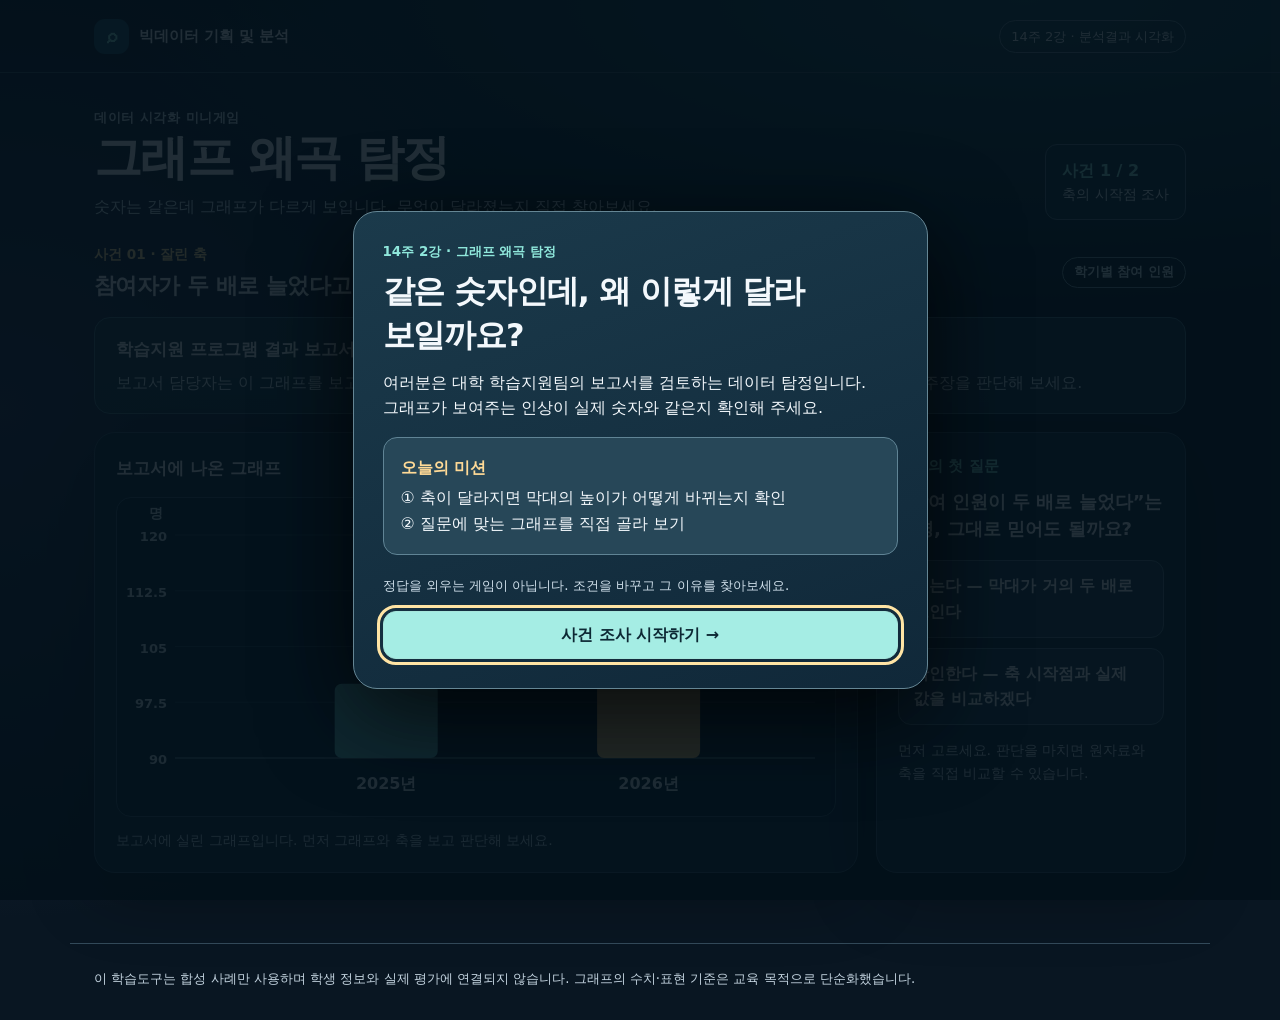
==== tools/graph-detective/index.html @ 77a14893 "Add files via upload" ====
<!doctype html>
<html lang="ko">
<head><meta name="robots" content="noindex,nofollow">
<meta charset="utf-8">
<meta name="viewport" content="width=device-width, initial-scale=1">
<meta name="description" content="같은 데이터를 다른 그래프로 표현하고, 축 범위와 그래프 종류가 해석에 미치는 영향을 탐색하는 14주 2강 학습도구">
<title>14-2 그래프 왜곡 탐정 | 컴퓨터공학과 웹 시뮬레이션 학습도구</title>
<style>
:root{color-scheme:dark;--bg:#091622;--panel:#13283a;--panel2:#193548;--stroke:#385365;--text:#f3f8fc;--muted:#d0e0eb;--teal:#8fe7db;--amber:#ffda96;--rose:#ffb1a6;--focus:#ffe4a4;--shadow:0 20px 70px #0005}
*{box-sizing:border-box} [hidden]{display:none!important}html{scroll-behavior:smooth}body{min-width:300px;margin:0;background:radial-gradient(ellipse 72% 30% at 80% 0,#1c4654,transparent),radial-gradient(ellipse 45% 50% at 0 40%,#282f4c,transparent),var(--bg);font:16px/1.6 system-ui,-apple-system,'Malgun Gothic','Apple SD Gothic Neo',sans-serif;color:var(--text);word-break:keep-all;overflow-wrap:break-word}button,input{font:inherit}button{cursor:pointer;min-height:48px}button:disabled{opacity:.57;cursor:not-allowed}a{color:inherit;text-decoration:none}a:hover{text-decoration:underline;text-underline-offset:3px}:focus-visible{outline:3px solid var(--focus);outline-offset:3px}.sr-only{position:absolute;width:1px;height:1px;padding:0;margin:-1px;overflow:hidden;clip:rect(0 0 0 0);white-space:nowrap}
.site-head{border-bottom:1px solid #3a5264}.nav,.shell,.foot{width:min(100%,1140px);margin:auto;padding-left:24px;padding-right:24px}.nav{display:flex;align-items:center;justify-content:space-between;gap:16px;min-height:72px}.nav a{display:flex;align-items:center;gap:10px;font-weight:750;font-size:.91rem}.brand-icon{background:#225266;border-radius:11px;display:grid;place-items:center;width:35px;height:35px;color:var(--teal);font-size:1.2rem}.nav-note{border:1px solid #668294;padding:5px 11px;border-radius:50px;color:#e3ecf4;font-size:.82rem;white-space:nowrap}.shell{padding-top:34px;padding-bottom:70px}.hero{display:flex;align-items:end;justify-content:space-between;gap:20px;margin-bottom:24px}.eyebrow{font-size:.84rem;color:var(--teal);font-weight:800;margin:0 0 7px;letter-spacing:.04em}.hero h1{font-size:clamp(2rem,4vw,3rem);letter-spacing:-.035em;line-height:1.2;margin:0 0 8px}.hero p{margin:0;color:var(--muted)}.progress{background:#173344;border:1px solid #577385;border-radius:12px;padding:13px 16px;font-size:.85rem;color:#e6f4fa;flex-shrink:0}.progress strong{font-weight:800;color:var(--teal);display:block;font-size:1rem}
.case-head{display:flex;justify-content:space-between;gap:14px;align-items:center;margin-bottom:16px}.case-title{font-size:1.4rem;line-height:1.35;font-weight:800;margin:0;letter-spacing:-.025em}.case-label{color:var(--amber);font-size:.85rem;font-weight:800;margin:0 0 5px}.case-topic{border-radius:16px;background:linear-gradient(120deg,#213a48,#1a3144);border:1px solid #4c7180;padding:18px 21px;margin-bottom:18px}.case-topic h3{font-size:1.09rem;margin:0 0 6px}.case-topic p{color:#d5e6ee;margin:0}.board{display:grid;grid-template-columns:minmax(0,1fr) 310px;gap:18px;align-items:stretch}.chart-card,.action-card,.info-card,.compare-card,.case2-panel,.final-card{background:var(--panel);border:1px solid var(--stroke);border-radius:21px;padding:21px;box-shadow:var(--shadow)}.card-top{display:flex;align-items:center;justify-content:space-between;gap:10px;margin-bottom:4px}.card-top h3{font-size:1.05rem;margin:0;font-weight:800}.mini-tag{font-size:.76rem;color:#d8e8f3;background:#27495a;padding:4px 10px;border-radius:99px}.graph-wrap{border:1px solid #385467;background:#0b2132;border-radius:15px;overflow:hidden;margin-top:14px}.chart-svg{width:100%;height:auto;display:block;min-height:270px}.chart-caption{font-size:.88rem;color:#bcd3e0;margin:12px 0 0}.question{font-size:1.12rem;font-weight:800;line-height:1.5;margin:10px 0 18px}.action-card h3{margin:0;font-size:.96rem;color:var(--teal)}.answer-group{display:grid;gap:10px}.answer{padding:12px 14px;border-radius:13px;border:1px solid #567488;background:#203b50;color:var(--text);text-align:left;font-weight:650;transition:background .15s,border-color .15s}.answer:hover{background:#2b4a60}.answer[aria-pressed="true"]{border-color:var(--amber);background:#384851;box-shadow:inset 0 0 0 1px #ffe2a3}.helper{margin:14px 0 0;font-size:.89rem;color:var(--muted)}.feedback{margin-top:17px;border:1px solid #528d8c;background:#153d42;padding:14px;border-radius:13px;color:#e9fdf8}.feedback.warn{border-color:#a87864;background:#453428}.feedback strong{display:block;margin-bottom:3px}.feedback p{margin:0;font-size:.94rem}.btn{border:1px solid #5d7e8c;border-radius:13px;background:#24495a;color:var(--text);padding:10px 17px;font-weight:800}.btn.primary{border-color:#a7e7dc;background:#a5ede4;color:#0d2834}.btn.ghost{background:#1c3548}.btn:hover{filter:brightness(1.08)}.btn.full{width:100%}.action-footer{margin-top:20px}.section-intro{display:flex;justify-content:space-between;gap:16px;align-items:start;flex-wrap:wrap}.section-intro h3{margin:0 0 7px;font-size:1.15rem}.section-intro p{margin:0;color:var(--muted)}.investigate{margin-top:18px}.compare{display:grid;grid-template-columns:1fr 1fr;gap:16px}.control-row{display:flex;align-items:center;justify-content:space-between;gap:18px;margin:20px 0 12px}.control-row label{font-weight:800}.out{font-size:1.12rem;font-weight:800;color:var(--amber)}.range{width:100%;accent-color:#85e6dc;cursor:pointer;min-height:36px}.scale-ends{display:flex;justify-content:space-between;font-size:.84rem;color:var(--muted)}.measure{display:grid;grid-template-columns:1fr 1fr;gap:10px;margin-top:14px}.measure>div{background:#19384c;border-radius:12px;padding:13px;text-align:center}.measure b{font-size:1.25rem;display:block;color:var(--teal)}.measure span{display:block;font-size:.83rem;color:var(--muted)}.callout{background:#213748;border:1px solid #526e7c;padding:14px 16px;border-radius:12px;margin:14px 0 0;color:#e4f1f5;font-size:.94rem}.summary-pill{display:inline-block;border:1px solid #73939e;color:#d9edf3;border-radius:99px;padding:4px 11px;font-size:.78rem;font-weight:750}.stage-next{display:flex;justify-content:flex-end;gap:10px;margin-top:22px}.panel-grid{display:grid;grid-template-columns:minmax(0,1fr) 310px;gap:18px}.chart-choice{display:flex;gap:9px;flex-wrap:wrap}.chart-choice button{flex:1}.line-feedback{font-size:.94rem;color:var(--muted)}.final-card{max-width:760px;margin:0 auto}.final-card h2{font-size:1.68rem;margin:9px 0 12px}.final-card p{color:var(--muted)}.final-card li{margin-bottom:10px}.foot{padding-top:24px;padding-bottom:30px;border-top:1px solid #334a5a;color:#c4d4e0;font-size:.83rem}
/* The onboarding is a short story, not a form. */
.overlay{position:fixed;inset:0;background:#03101adf;z-index:30;display:grid;place-items:center;padding:17px;overflow-y:auto}.dialog{width:min(100%,575px);background:linear-gradient(160deg,#1b3a4b,#102839);border:1px solid #658694;border-radius:24px;box-shadow:0 25px 90px #000b;padding:29px}.dialog .overline{color:var(--teal);font-weight:800;font-size:.84rem;margin:0 0 8px}.dialog h2{font-size:clamp(1.55rem,3vw,2rem);line-height:1.35;letter-spacing:-.035em;margin:0 0 13px}.dialog p{margin:0 0 15px}.mission{padding:17px;background:#274758;border:1px solid #608495;border-radius:14px;margin:16px 0 20px}.mission strong{color:var(--amber);display:block;margin-bottom:5px}.mission p{margin:0}.dialog-buttons{display:flex;gap:9px;justify-content:flex-end}.small-note{font-size:.84rem;color:var(--muted)}
@media(max-width:940px){.board,.panel-grid{grid-template-columns:1fr}.action-card{box-shadow:none}.hero{align-items:start}}@media(max-width:700px){.nav,.shell,.foot{padding-left:16px;padding-right:16px}.nav{min-height:64px}.shell{padding-top:27px}.hero{flex-direction:column;gap:12px}.hero h1{font-size:2.1rem}.progress{padding:9px 12px}.chart-card,.action-card,.info-card,.compare-card,.case2-panel,.final-card{padding:16px;border-radius:18px}.case-topic{padding:15px}.case-title{font-size:1.3rem}.compare{grid-template-columns:1fr}.chart-svg{min-height:260px}.dialog{padding:23px 20px}.dialog-buttons{display:grid}.dialog-buttons .btn{width:100%}.stage-next .btn{flex:1}.card-top h3{font-size:1rem}}@media(max-width:380px){.nav-note{font-size:.73rem}.hero h1{font-size:1.89rem}.chart-svg{min-height:248px}.question{font-size:1.04rem}}@media(prefers-reduced-motion:reduce){*,*::before,*::after{scroll-behavior:auto!important;animation:none!important;transition:none!important}}

/* RC1: reinforce axis labels on narrow screens */
.mini-tag,.summary-pill{font-size:13px}
.discovery-note{margin:16px 0 0;padding:12px 15px;border:1px dashed #719ba6;border-radius:12px;background:#173345;color:#eaf7fa;font-size:.96rem}.compare.solo{grid-template-columns:1fr}.compare.solo>.compare-card{max-width:680px;width:100%;justify-self:center}
</style>
</head>
<body>
<header class="site-head"><nav class="nav" aria-label="학습도구 이동"><a href="../../courses/bigdata-planning-analysis/index.html"><span class="brand-icon" aria-hidden="true">⌕</span><span>빅데이터 기획 및 분석</span></a><span class="nav-note">14주 2강 · 분석결과 시각화</span></nav></header>
<main class="shell" id="main">
  <div class="hero"><div><p class="eyebrow">데이터 시각화 미니게임</p><h1>그래프 왜곡 탐정</h1><p>숫자는 같은데 그래프가 다르게 보입니다. 무엇이 달라졌는지 직접 찾아보세요.</p></div><div class="progress" aria-live="polite"><strong id="progress-text">사건 1 / 2</strong><span id="progress-sub">축의 시작점 조사</span></div></div>
  <section id="case-one" aria-labelledby="title1">
    <div class="case-head"><div><p class="case-label">사건 01 · 잘린 축</p><h2 class="case-title" id="title1">참여자가 두 배로 늘었다고요?</h2></div><span class="summary-pill">학기별 참여 인원</span></div>
    <div class="case-topic"><h3>학습지원 프로그램 결과 보고서</h3><p>보고서 담당자는 이 그래프를 보고 “참여 인원이 약 두 배로 증가했다”고 설명합니다. 그래프와 축을 살펴보고 이 주장을 판단해 보세요.</p></div>
    <div class="board">
      <div class="chart-card"><div class="card-top"><h3>보고서에 나온 그래프</h3><span class="mini-tag" id="axis-badge">세로축 시작: 90명</span></div><div class="graph-wrap"><svg id="bar-main" class="chart-svg" role="img" aria-label="2025년 100명, 2026년 110명. 세로축이 90명에서 시작하는 막대그래프" viewBox="0 0 580 330"></svg></div><p class="chart-caption">보고서에 실린 그래프입니다. 먼저 그래프와 축을 보고 판단해 보세요.</p></div>
      <aside class="action-card" id="question-one"><h3>탐정의 첫 질문</h3><p class="question">“참여 인원이 두 배로 늘었다”는 설명, 그대로 믿어도 될까요?</p><div class="answer-group"><button aria-pressed="false" class="answer" data-guess1="100" type="button">믿는다 — 막대가 거의 두 배로 보인다</button><button aria-pressed="false" class="answer" data-guess1="10" type="button">확인한다 — 축 시작점과 실제 값을 비교하겠다</button></div><div id="feedback-one" class="feedback" hidden aria-live="polite"></div><p class="helper" id="hint-one">먼저 고르세요. 판단을 마치면 원자료와 축을 직접 비교할 수 있습니다.</p></aside>
    </div>
    <div id="investigate" class="info-card investigate" hidden>
      <div class="section-intro"><div><h3>이제 원자료와 축을 직접 조사해 보세요</h3><p>원자료: 2025년 100명, 2026년 110명. 원본 그래프의 90명 시작축을 0명까지 옮겨 보세요. 숫자는 바뀌지 않습니다.</p></div><span class="summary-pill">증거 01 확보</span></div>
      <div class="control-row"><label for="axis-slider">세로축 시작값</label><output class="out" id="axis-value" for="axis-slider">90명</output></div>
      <input id="axis-slider" class="range" type="range" min="0" max="95" value="90" step="5" aria-describedby="axis-help">
      <div class="scale-ends"><span>0명부터</span><span>95명부터</span></div>
      <div class="compare solo" id="axis-compare" style="margin-top:16px"><div class="compare-card"><div class="card-top"><h3>내가 조절한 그래프</h3></div><div class="graph-wrap"><svg id="bar-adjust" class="chart-svg" role="img" aria-label="세로축 시작값을 조절하는 막대그래프"></svg></div></div></div>
      <div class="measure" id="ratio-evidence" hidden><div><span>실제 참여 인원 비율</span><b>1.10배</b></div><div><span>막대의 보이는 높이 비율</span><b id="height-ratio" aria-live="polite">2.00배</b></div></div>
      <p class="callout" id="axis-help" hidden><strong>왜곡을 찾은 이유</strong> · 막대그래프는 막대의 길이로 크기를 비교합니다. 시작점을 0보다 크게 잡으면 작은 차이가 과장되어 보일 수 있어요. 축을 잘랐다고 수치 자체가 틀린 것은 아닙니다.</p>
      <p class="discovery-note" aria-live="polite" id="axis-discovery">0명 시작축까지 조절하면 원래 그래프와의 차이를 비교할 수 있습니다.</p><div class="stage-next" id="first-next" hidden><button class="btn primary" id="next-case">다음 사건 조사하기 →</button></div>
    </div>
  </section>
  <section id="case-two" aria-labelledby="title2" hidden>
    <div class="case-head"><div><p class="case-label">사건 02 · 목적에 맞는 그래프</p><h2 class="case-title" id="title2">월별 변화를 어떻게 보여줄까요?</h2></div><span class="summary-pill">6개월 접속률</span></div>
    <div class="case-topic"><h3>이번에는 시간에 따른 변화를 보고합니다</h3><p>3~8월 평균 학습 접속률은 61%, 63%, 60%, 64%, 66%, 68%입니다. 매달 어떻게 변했는지 빠르게 파악하고 싶습니다.</p></div>
    <div class="panel-grid"><div class="chart-card"><div class="card-top"><h3>같은 수치, 다른 표현</h3><span class="mini-tag" id="chart-type-badge">막대그래프</span></div><div class="graph-wrap"><svg id="trend-chart" class="chart-svg" role="img" aria-label="3월부터 8월까지의 월별 평균 학습 접속률: 61, 63, 60, 64, 66, 68퍼센트"></svg></div><p class="chart-caption">두 그래프 모두 원자료는 같습니다. 표현 방식의 적합성을 비교해 보세요.</p></div>
    <aside class="action-card"><h3>탐정의 두 번째 질문</h3><p class="question">월별 변화의 흐름을 보려면 어떤 그래프가 더 적합할까요?</p><div class="answer-group" id="guess2"><button type="button" class="answer" data-guess2="line" aria-pressed="false">선그래프 — 시간 흐름을 연결해 보기</button><button type="button" class="answer" data-guess2="bar" aria-pressed="false">막대그래프 — 월별 크기를 비교하기</button></div><div id="feedback-two" class="feedback" hidden aria-live="polite"></div><div id="type-controls" hidden><p class="helper" style="margin-bottom:9px">표현을 바꿔서 차이를 확인해 보세요.</p><div class="chart-choice"><button class="btn" id="show-bars" type="button" aria-pressed="true">막대</button><button class="btn ghost" id="show-line" type="button" aria-pressed="false">선</button></div></div></aside></div>
    <div id="second-insight" class="info-card" hidden style="margin-top:18px"><h3 style="margin:0 0 6px">어떤 그래프가 무조건 정답은 아닙니다</h3><p style="margin:0;color:var(--muted)">시간의 흐름을 강조하려면 선그래프가 일반적으로 읽기 쉽습니다. 월별 크기를 각각 비교하려면 막대그래프도 사용할 수 있습니다. <strong style="color:var(--text)">시각화는 '무엇을 알고 싶은가?'에서 시작합니다.</strong></p><div class="stage-next"><button class="btn ghost" type="button" id="back-case">← 앞 사건 다시 보기</button><button class="btn primary" type="button" id="finish">조사 마치기 →</button></div></div>
  </section>
  <section id="conclusion" class="final-card" hidden tabindex="-1" aria-labelledby="end-title"><span class="summary-pill">두 사건 조사 완료</span><h2 id="end-title">숫자가 아니라, 표현을 의심해 보세요</h2><p>학생이 바꾼 것은 데이터가 아니라 <strong>그래프의 표현 조건</strong>이었습니다.</p><ol><li><strong>잘린 축:</strong> 100명에서 110명으로 늘어난 실제 변화는 10%입니다. 막대의 보이는 높이가 두 배처럼 보여도 실제 인원이 두 배는 아닙니다.</li><li><strong>그래프 선택:</strong> 시간 추세에는 선그래프가 편리하고, 범주별 크기 비교에는 막대그래프가 적합할 수 있습니다.</li><li><strong>한 번 더 판단:</strong> 그래프를 만들기 전에 무엇을 비교하고 어떤 결론을 전달할지 확인해야 합니다.</li></ol><div class="callout"><strong>새로운 상황에 적용해 보기</strong><p style="margin:4px 0 0">직원 만족도가 81점에서 84점으로 상승한 그래프의 세로축이 80점부터 시작한다면, 어떤 설명을 함께 확인해야 할까요?</p></div><div class="stage-next"><button class="btn ghost" id="restart" type="button">처음부터 다시 조사</button><a class="btn primary" style="display:inline-flex;align-items:center;justify-content:center" href="../../courses/bigdata-planning-analysis/index.html">교과목으로 돌아가기</a></div></section>
</main>
<footer class="foot">이 학습도구는 합성 사례만 사용하며 학생 정보와 실제 평가에 연결되지 않습니다. 그래프의 수치·표현 기준은 교육 목적으로 단순화했습니다.</footer>
<div id="intro-overlay" class="overlay" role="presentation"><div class="dialog" role="dialog" aria-modal="true" aria-labelledby="intro-title" aria-describedby="intro-sub"><p class="overline">14주 2강 · 그래프 왜곡 탐정</p><h2 id="intro-title">같은 숫자인데, 왜 이렇게 달라 보일까요?</h2><p id="intro-sub">여러분은 대학 학습지원팀의 보고서를 검토하는 데이터 탐정입니다. 그래프가 보여주는 인상이 실제 숫자와 같은지 확인해 주세요.</p><div class="mission"><strong>오늘의 미션</strong><p>① 축이 달라지면 막대의 높이가 어떻게 바뀌는지 확인<br>② 질문에 맞는 그래프를 직접 골라 보기</p></div><p class="small-note">정답을 외우는 게임이 아닙니다. 조건을 바꾸고 그 이유를 찾아보세요.</p><div class="dialog-buttons"><button type="button" class="btn primary full" id="intro-start">사건 조사 시작하기 →</button></div></div></div>
<script>
'use strict';
/* CORE_START */
const GRAPH_DATA = Object.freeze({count:[100,110],months:['3월','4월','5월','6월','7월','8월'],rate:[61,63,60,64,66,68]});
function actualGrowthPct(values=GRAPH_DATA.count){return (values[1]-values[0])/values[0]*100;}
function visibleHeightRatio(start, values=GRAPH_DATA.count){return (values[1]-start)/(values[0]-start);}
function axisFraction(v,min,max){if(max<=min)throw Error('Invalid graph axis');return Math.max(0,Math.min(1,(v-min)/(max-min)));}
function validateData(){return GRAPH_DATA.count.length===2&&GRAPH_DATA.months.length===GRAPH_DATA.rate.length&&GRAPH_DATA.rate.every(x=>x>=0&&x<=100);}
/* CORE_END */
const $=id=>document.getElementById(id), all=s=>Array.from(document.querySelectorAll(s));
const S={stage:1,answered1:false,answered2:false,initialChoice:null,axisZeroSeen:false,start:90,visibleStart:90,mode:'bar',lastMode:'bar',anim:0};
const rm=window.matchMedia&&window.matchMedia('(prefers-reduced-motion: reduce)').matches;
function chartDims(svg){const w=Math.max(300,Math.floor(svg.getBoundingClientRect().width||500));const h=w<450?277:318;svg.setAttribute('viewBox',`0 0 ${w} ${h}`);return{w,h,plotL:w<410?50:58,plotR:w-20,top:37,bot:h-58};}
function xml(s){return String(s).replace(/[&<>"']/g,c=>({'&':'&amp;','<':'&lt;','>':'&gt;','"':'&quot;',"'":'&#39;'}[c]));}
function rect(x,y,w,h,color,rx=5){return `<rect x="${x.toFixed(1)}" y="${y.toFixed(1)}" width="${w.toFixed(1)}" height="${Math.max(0,h).toFixed(1)}" rx="${rx}" fill="${color}"/>`;}
function textNode(x,y,t,size=16,color='#e8f6fc',anchor='middle',weight=700){return `<text x="${x.toFixed(1)}" y="${y.toFixed(1)}" font-size="${size}" font-family="system-ui,Malgun Gothic,sans-serif" font-weight="${weight}" text-anchor="${anchor}" fill="${color}">${xml(t)}</text>`;}
function renderBars(svg,start){const {w,h,plotL,plotR,top,bot}=chartDims(svg);const max=120;const px=v=>bot-axisFraction(v,start,max)*(bot-top);let elems=[];const ticks=4;for(let i=0;i<=ticks;i++){const value=start+(max-start)*i/ticks;const yy=px(value);elems.push(`<line x1="${plotL}" y1="${yy}" x2="${plotR}" y2="${yy}" stroke="${i===0?'#8ba9b6':'#426173'}" stroke-opacity="${i===0?'.9':'.5'}" stroke-width="1"/>`);elems.push(textNode(plotL-8,yy+6,Number.isInteger(value)?value:String(+value.toFixed(1)),13,'#cbdce6','end',600));}
 const xs=[plotL+(plotR-plotL)*.33,plotL+(plotR-plotL)*.74];const bw=Math.min(103,(plotR-plotL)*.23);GRAPH_DATA.count.forEach((v,i)=>{let y=px(v),height=bot-y;elems.push(rect(xs[i]-bw/2,y,bw,height,i===0?'#66c4c5':'#ffcd83',7));elems.push(textNode(xs[i],Math.max(20,y-9),v+'명',17,'#f6fbfd'));elems.push(textNode(xs[i],bot+31,i===0?'2025년':'2026년',16,'#e2edf4'));});
 elems.push(textNode(plotL-26,20,'명',14,'#cbdce6','start',600));svg.innerHTML=elems.join('');svg.setAttribute('aria-label',`2025년 100명, 2026년 110명. 세로축은 ${+start.toFixed(1)}명부터 120명까지. 실제 증가율의 해설은 0명 축과 비교한 후 확인할 수 있습니다.`);}
function renderTrend(mode){const svg=$('trend-chart');const {w,h,plotL,plotR,top,bot}=chartDims(svg);const max=100,min=0;const py=v=>bot-axisFraction(v,min,max)*(bot-top);const xs=GRAPH_DATA.rate.map((v,i)=>plotL+(plotR-plotL)*(i+.5)/6);let e=[];
 for(let i=0;i<=4;i++){const val=i*25,y=py(val);e.push(`<line x1="${plotL}" y1="${y}" x2="${plotR}" y2="${y}" stroke="#456073" opacity=".65"/>`);e.push(textNode(plotL-9,y+5,val+'%',13,'#cbdce6','end',600));}
 if(mode==='bar'){GRAPH_DATA.rate.forEach((v,i)=>{const y=py(v),bw=Math.min(48,(plotR-plotL)/9);e.push(rect(xs[i]-bw/2,y,bw,bot-y,i===5?'#ffcd83':'#6bccc5',5));e.push(textNode(xs[i],Math.max(20,y-9),v+'%',15,'#f7faff'))})}
 else{const points=GRAPH_DATA.rate.map((v,i)=>`${xs[i].toFixed(1)},${py(v).toFixed(1)}`).join(' ');e.push(`<polyline points="${points}" fill="none" stroke="#8fe7db" stroke-width="4" stroke-linejoin="round" stroke-linecap="round"/>`);GRAPH_DATA.rate.forEach((v,i)=>{e.push(`<circle cx="${xs[i]}" cy="${py(v)}" r="6" fill="${i===5?'#ffcd83':'#8fe7db'}" stroke="#082334" stroke-width="2"/>`);e.push(textNode(xs[i],Math.max(20,py(v)-12),v+'%',15,'#f7faff'));})}
 GRAPH_DATA.months.forEach((v,i)=>e.push(textNode(xs[i],bot+31,v,15,'#e2edf4')));svg.innerHTML=e.join('');svg.setAttribute('aria-label',`월별 평균 학습 접속률을 ${mode==='bar'?'막대':'선'}그래프로 표시: `+GRAPH_DATA.rate.map((v,i)=>GRAPH_DATA.months[i]+' '+v+'%').join(', '));}
function updateRatios(){const r=visibleHeightRatio(S.start);$('height-ratio').textContent=r.toFixed(2)+'배';$('axis-value').textContent=S.start+'명';}
function animateAxis(target){cancelAnimationFrame(S.anim);const from=S.visibleStart,startAt=performance.now();S.start=target;updateRatios();if(rm||Math.abs(from-target)<.1){S.visibleStart=target;renderBars($('bar-adjust'),target);return;}function frame(ts){const progress=Math.min(1,(ts-startAt)/500);const eased=1-Math.pow(1-progress,3);S.visibleStart=from+(target-from)*eased;renderBars($('bar-adjust'),S.visibleStart);if(progress<1)S.anim=requestAnimationFrame(frame);}S.anim=requestAnimationFrame(frame);}
function focusHead(selector){const el=$(selector);el.scrollIntoView({behavior:rm?'auto':'smooth',block:'start'});}
function guessOne(value){
 if(S.answered1)return;S.answered1=true;S.initialChoice=value;
 all('[data-guess1]').forEach(b=>{b.setAttribute('aria-pressed',String(b.dataset.guess1===value));b.disabled=true;});
 const f=$('feedback-one');f.hidden=false;f.classList.remove('warn');
 f.innerHTML='<strong>첫 판단을 기록했습니다.</strong><p>정답을 보기 전에 90명에서 시작한 축을 0명까지 움직여 보세요. 실제 값은 그대로입니다.</p>';
 $('investigate').hidden=false;renderBars($('bar-adjust'),S.start);updateRatios();
 $('axis-slider').focus({preventScroll:true});
}
function revealGraphEvidence(){
 if(S.axisZeroSeen||!S.answered1)return;
 S.axisZeroSeen=true;
 $('ratio-evidence').hidden=false;$('axis-help').hidden=false;$('first-next').hidden=false;
 /* The adjusted chart is compared with the original report above; no duplicated zero-baseline chart. */
 $('axis-discovery').textContent='발견했습니다! 실제 숫자는 100명에서 110명으로 10% 증가했고, 보고서의 막대 높이만 약 두 배로 보였습니다.';
 const f=$('feedback-one');f.classList.toggle('warn',S.initialChoice==='100');
 f.innerHTML=S.initialChoice==='10'?
 '<strong>좋은 판단이었습니다.</strong><p>실제 값 100→110은 10% 증가지만, 90명 시작축에서는 막대가 두 배로 보입니다. 축을 확인해야 하는 이유입니다.</p>':
 '<strong>막대 높이만으로는 잘못 판단할 수 있어요.</strong><p>실제 값 100→110은 10% 증가입니다. 90명 시작축 때문에 막대 높이가 두 배처럼 보였습니다.</p>';
}

function stageTwo(){S.stage=2;$('case-one').hidden=true;$('case-two').hidden=false;$('progress-text').textContent='사건 2 / 2';$('progress-sub').textContent='그래프 종류 조사';renderTrend(S.mode);focusHead('title2')}
function guessTwo(type){if(S.answered2)return;S.answered2=true;all('[data-guess2]').forEach(b=>{b.setAttribute('aria-pressed',String(b.dataset.guess2===type));b.disabled=true});const f=$('feedback-two');f.hidden=false;f.classList.toggle('warn',type!=='line');f.innerHTML=type==='line'?'<strong>적절한 선택입니다.</strong><p>월별 변화의 흐름을 연결해서 보여주려면 선그래프가 이해하기 쉽습니다. 막대그래프도 월별 비교에는 사용할 수 있어요.</p>':'<strong>막대그래프도 틀리지는 않습니다.</strong><p>월별 값의 크기를 비교할 때는 막대가 유용합니다. 하지만 시간에 따른 변화의 흐름이 핵심이라면 선그래프가 보통 더 잘 전달합니다.</p>';$('type-controls').hidden=false;$('second-insight').hidden=false;setGraphMode(type)}
function setGraphMode(type){S.mode=type;all(['show-bars','show-line']).forEach((id,i)=>{$(id).setAttribute('aria-pressed',String(type===(i===0?'bar':'line')));});$('chart-type-badge').textContent=type==='bar'?'막대그래프':'선그래프';renderTrend(type);}
function finished(){S.stage=3;$('case-two').hidden=true;$('conclusion').hidden=false;$('progress-text').textContent='사건 조사 완료';$('progress-sub').textContent='학습 정리';$('conclusion').focus();focusHead('end-title')}
function restart(){cancelAnimationFrame(S.anim);S.stage=1;S.answered1=false;S.answered2=false;S.initialChoice=null;S.axisZeroSeen=false;S.start=S.visibleStart=90;S.mode='bar';$('axis-slider').value='90';$('feedback-one').hidden=true;$('feedback-two').hidden=true;$('feedback-one').classList.remove('warn');$('investigate').hidden=true;$('ratio-evidence').hidden=true;$('axis-help').hidden=true;$('first-next').hidden=true;$('axis-compare').classList.add('solo');$('axis-discovery').textContent='0명 시작축까지 조절하면 원래 그래프와의 차이를 비교할 수 있습니다.';$('type-controls').hidden=true;$('second-insight').hidden=true;$('conclusion').hidden=true;$('case-two').hidden=true;$('case-one').hidden=false;all('[data-guess1], [data-guess2]').forEach(b=>{b.disabled=false;b.setAttribute('aria-pressed','false')});$('progress-text').textContent='사건 1 / 2';$('progress-sub').textContent='축의 시작점 조사';renderBars($('bar-main'),90);updateRatios();focusHead('title1')}
$('intro-start').addEventListener('click',()=>{$('intro-overlay').hidden=true;$('question-one').querySelector('button').focus()});$('intro-overlay').addEventListener('keydown',e=>{if(e.key==='Escape'){e.preventDefault();$('intro-overlay').hidden=true;$('question-one').querySelector('button').focus()}});
all('[data-guess1]').forEach(b=>b.addEventListener('click',()=>guessOne(b.dataset.guess1)));
$('axis-slider').addEventListener('input',e=>{const v=Number(e.target.value);animateAxis(v);if(v===0)revealGraphEvidence();});
$('next-case').addEventListener('click',stageTwo);
all('[data-guess2]').forEach(b=>b.addEventListener('click',()=>guessTwo(b.dataset.guess2)));
$('show-bars').addEventListener('click',()=>setGraphMode('bar'));$('show-line').addEventListener('click',()=>setGraphMode('line'));
$('back-case').addEventListener('click',()=>{$('case-two').hidden=true;$('case-one').hidden=false;S.stage=1;$('progress-text').textContent='사건 1 / 2';$('progress-sub').textContent='축의 시작점 조사';focusHead('title1')});
$('finish').addEventListener('click',finished);$('restart').addEventListener('click',restart);
let timer=0;window.addEventListener('resize',()=>{clearTimeout(timer);timer=setTimeout(()=>{if(!$('case-one').hidden){renderBars($('bar-main'),90);if(S.answered1){renderBars($('bar-adjust'),S.visibleStart)}}if(!$('case-two').hidden)renderTrend(S.mode)},100)});
renderBars($('bar-main'),90);updateRatios();$('intro-start').focus();
window.GRAPH_DETECTIVE_TEST={actualGrowthPct,visibleHeightRatio,axisFraction,validateData,graphData:GRAPH_DATA,stage:()=>S.stage,axisStart:()=>S.start,chartMode:()=>S.mode,evidenceOpen:()=>S.axisZeroSeen,initialChoice:()=>S.initialChoice};
</script>

<script id="rc1-modal-keyboard-guard">
/* RC1 accessibility: custom modal isolates focus; does not change simulation models. */
(() => {
  'use strict';
  const root = document.getElementById("intro-overlay");
  if (!root) return;
  const dialog = root.querySelector('[role="dialog"]') || root;
  const background = [...document.querySelectorAll('body > header, body > main, body > footer, .page')];
  let previouslyOpen = false;
  const isOpen = () => !root.hidden && !!root.getClientRects().length && getComputedStyle(root).visibility !== 'hidden';
  function choices(){
    return [...dialog.querySelectorAll('button, a[href], input, select, textarea, [tabindex]')].filter(el =>
      !el.disabled && !el.hidden && el.tabIndex >= 0 && el.getClientRects().length && getComputedStyle(el).visibility !== 'hidden');
  }
  function update(){
    const open = isOpen();
    background.forEach(el => {el.inert = open});
    if(open && !dialog.contains(document.activeElement)) choices()[0]?.focus({preventScroll:true});
    if(!open && previouslyOpen && (dialog.contains(document.activeElement) || document.activeElement === document.body)) {
      const intended = document.querySelector("#question-one button");
      if (intended && !intended.disabled && intended.getClientRects().length) intended.focus({preventScroll:true});
      else {const main = document.querySelector('main'); if (main) {main.tabIndex=-1; main.focus({preventScroll:true})}}
    }
    previouslyOpen = open;
  }
  root.addEventListener('keydown',event => {
    if(event.key !== 'Tab' || !isOpen()) return;
    const els=choices(); if(!els.length) return;
    const index=els.indexOf(document.activeElement);
    const next=event.shiftKey ? (index <= 0 ? els[els.length-1] : els[index-1])
      : (index < 0 || index === els.length-1 ? els[0] : els[index+1]);
    event.preventDefault(); next.focus({preventScroll:true});
  });
  new MutationObserver(update).observe(root,{attributes:true,attributeFilter:['hidden','class','style']});
  update();
})();
</script>
</body>
</html>
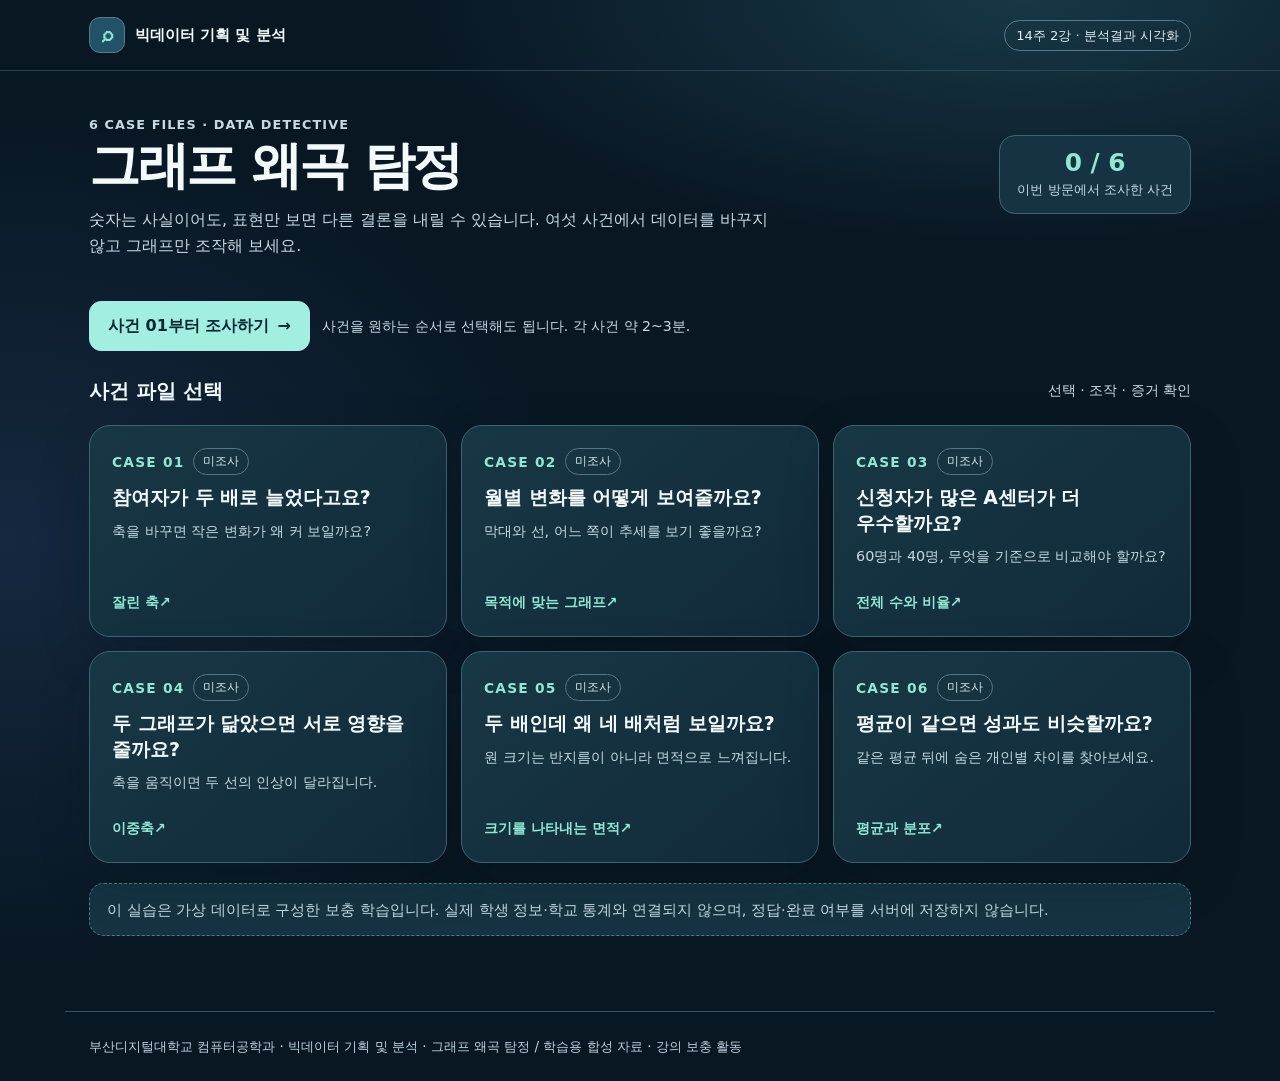
==== commit d531a344: "Add files via upload" ====
--- a/tools/graph-detective/index.html
+++ b/tools/graph-detective/index.html
@@ -1,157 +1,221 @@
 <!doctype html>
 <html lang="ko">
-<head><meta name="robots" content="noindex,nofollow">
+<head>
 <meta charset="utf-8">
+<meta name="robots" content="noindex,nofollow">
 <meta name="viewport" content="width=device-width, initial-scale=1">
-<meta name="description" content="같은 데이터를 다른 그래프로 표현하고, 축 범위와 그래프 종류가 해석에 미치는 영향을 탐색하는 14주 2강 학습도구">
-<title>14-2 그래프 왜곡 탐정 | 컴퓨터공학과 웹 시뮬레이션 학습도구</title>
+<meta name="description" content="같은 데이터가 어떻게 다른 인상을 주는지 여섯 사건을 직접 조사하는 교육용 시뮬레이션">
+<title>그래프 왜곡 탐정 · 6개 사건 | 빅데이터 기획 및 분석</title>
 <style>
-:root{color-scheme:dark;--bg:#091622;--panel:#13283a;--panel2:#193548;--stroke:#385365;--text:#f3f8fc;--muted:#d0e0eb;--teal:#8fe7db;--amber:#ffda96;--rose:#ffb1a6;--focus:#ffe4a4;--shadow:0 20px 70px #0005}
-*{box-sizing:border-box} [hidden]{display:none!important}html{scroll-behavior:smooth}body{min-width:300px;margin:0;background:radial-gradient(ellipse 72% 30% at 80% 0,#1c4654,transparent),radial-gradient(ellipse 45% 50% at 0 40%,#282f4c,transparent),var(--bg);font:16px/1.6 system-ui,-apple-system,'Malgun Gothic','Apple SD Gothic Neo',sans-serif;color:var(--text);word-break:keep-all;overflow-wrap:break-word}button,input{font:inherit}button{cursor:pointer;min-height:48px}button:disabled{opacity:.57;cursor:not-allowed}a{color:inherit;text-decoration:none}a:hover{text-decoration:underline;text-underline-offset:3px}:focus-visible{outline:3px solid var(--focus);outline-offset:3px}.sr-only{position:absolute;width:1px;height:1px;padding:0;margin:-1px;overflow:hidden;clip:rect(0 0 0 0);white-space:nowrap}
-.site-head{border-bottom:1px solid #3a5264}.nav,.shell,.foot{width:min(100%,1140px);margin:auto;padding-left:24px;padding-right:24px}.nav{display:flex;align-items:center;justify-content:space-between;gap:16px;min-height:72px}.nav a{display:flex;align-items:center;gap:10px;font-weight:750;font-size:.91rem}.brand-icon{background:#225266;border-radius:11px;display:grid;place-items:center;width:35px;height:35px;color:var(--teal);font-size:1.2rem}.nav-note{border:1px solid #668294;padding:5px 11px;border-radius:50px;color:#e3ecf4;font-size:.82rem;white-space:nowrap}.shell{padding-top:34px;padding-bottom:70px}.hero{display:flex;align-items:end;justify-content:space-between;gap:20px;margin-bottom:24px}.eyebrow{font-size:.84rem;color:var(--teal);font-weight:800;margin:0 0 7px;letter-spacing:.04em}.hero h1{font-size:clamp(2rem,4vw,3rem);letter-spacing:-.035em;line-height:1.2;margin:0 0 8px}.hero p{margin:0;color:var(--muted)}.progress{background:#173344;border:1px solid #577385;border-radius:12px;padding:13px 16px;font-size:.85rem;color:#e6f4fa;flex-shrink:0}.progress strong{font-weight:800;color:var(--teal);display:block;font-size:1rem}
-.case-head{display:flex;justify-content:space-between;gap:14px;align-items:center;margin-bottom:16px}.case-title{font-size:1.4rem;line-height:1.35;font-weight:800;margin:0;letter-spacing:-.025em}.case-label{color:var(--amber);font-size:.85rem;font-weight:800;margin:0 0 5px}.case-topic{border-radius:16px;background:linear-gradient(120deg,#213a48,#1a3144);border:1px solid #4c7180;padding:18px 21px;margin-bottom:18px}.case-topic h3{font-size:1.09rem;margin:0 0 6px}.case-topic p{color:#d5e6ee;margin:0}.board{display:grid;grid-template-columns:minmax(0,1fr) 310px;gap:18px;align-items:stretch}.chart-card,.action-card,.info-card,.compare-card,.case2-panel,.final-card{background:var(--panel);border:1px solid var(--stroke);border-radius:21px;padding:21px;box-shadow:var(--shadow)}.card-top{display:flex;align-items:center;justify-content:space-between;gap:10px;margin-bottom:4px}.card-top h3{font-size:1.05rem;margin:0;font-weight:800}.mini-tag{font-size:.76rem;color:#d8e8f3;background:#27495a;padding:4px 10px;border-radius:99px}.graph-wrap{border:1px solid #385467;background:#0b2132;border-radius:15px;overflow:hidden;margin-top:14px}.chart-svg{width:100%;height:auto;display:block;min-height:270px}.chart-caption{font-size:.88rem;color:#bcd3e0;margin:12px 0 0}.question{font-size:1.12rem;font-weight:800;line-height:1.5;margin:10px 0 18px}.action-card h3{margin:0;font-size:.96rem;color:var(--teal)}.answer-group{display:grid;gap:10px}.answer{padding:12px 14px;border-radius:13px;border:1px solid #567488;background:#203b50;color:var(--text);text-align:left;font-weight:650;transition:background .15s,border-color .15s}.answer:hover{background:#2b4a60}.answer[aria-pressed="true"]{border-color:var(--amber);background:#384851;box-shadow:inset 0 0 0 1px #ffe2a3}.helper{margin:14px 0 0;font-size:.89rem;color:var(--muted)}.feedback{margin-top:17px;border:1px solid #528d8c;background:#153d42;padding:14px;border-radius:13px;color:#e9fdf8}.feedback.warn{border-color:#a87864;background:#453428}.feedback strong{display:block;margin-bottom:3px}.feedback p{margin:0;font-size:.94rem}.btn{border:1px solid #5d7e8c;border-radius:13px;background:#24495a;color:var(--text);padding:10px 17px;font-weight:800}.btn.primary{border-color:#a7e7dc;background:#a5ede4;color:#0d2834}.btn.ghost{background:#1c3548}.btn:hover{filter:brightness(1.08)}.btn.full{width:100%}.action-footer{margin-top:20px}.section-intro{display:flex;justify-content:space-between;gap:16px;align-items:start;flex-wrap:wrap}.section-intro h3{margin:0 0 7px;font-size:1.15rem}.section-intro p{margin:0;color:var(--muted)}.investigate{margin-top:18px}.compare{display:grid;grid-template-columns:1fr 1fr;gap:16px}.control-row{display:flex;align-items:center;justify-content:space-between;gap:18px;margin:20px 0 12px}.control-row label{font-weight:800}.out{font-size:1.12rem;font-weight:800;color:var(--amber)}.range{width:100%;accent-color:#85e6dc;cursor:pointer;min-height:36px}.scale-ends{display:flex;justify-content:space-between;font-size:.84rem;color:var(--muted)}.measure{display:grid;grid-template-columns:1fr 1fr;gap:10px;margin-top:14px}.measure>div{background:#19384c;border-radius:12px;padding:13px;text-align:center}.measure b{font-size:1.25rem;display:block;color:var(--teal)}.measure span{display:block;font-size:.83rem;color:var(--muted)}.callout{background:#213748;border:1px solid #526e7c;padding:14px 16px;border-radius:12px;margin:14px 0 0;color:#e4f1f5;font-size:.94rem}.summary-pill{display:inline-block;border:1px solid #73939e;color:#d9edf3;border-radius:99px;padding:4px 11px;font-size:.78rem;font-weight:750}.stage-next{display:flex;justify-content:flex-end;gap:10px;margin-top:22px}.panel-grid{display:grid;grid-template-columns:minmax(0,1fr) 310px;gap:18px}.chart-choice{display:flex;gap:9px;flex-wrap:wrap}.chart-choice button{flex:1}.line-feedback{font-size:.94rem;color:var(--muted)}.final-card{max-width:760px;margin:0 auto}.final-card h2{font-size:1.68rem;margin:9px 0 12px}.final-card p{color:var(--muted)}.final-card li{margin-bottom:10px}.foot{padding-top:24px;padding-bottom:30px;border-top:1px solid #334a5a;color:#c4d4e0;font-size:.83rem}
-/* The onboarding is a short story, not a form. */
-.overlay{position:fixed;inset:0;background:#03101adf;z-index:30;display:grid;place-items:center;padding:17px;overflow-y:auto}.dialog{width:min(100%,575px);background:linear-gradient(160deg,#1b3a4b,#102839);border:1px solid #658694;border-radius:24px;box-shadow:0 25px 90px #000b;padding:29px}.dialog .overline{color:var(--teal);font-weight:800;font-size:.84rem;margin:0 0 8px}.dialog h2{font-size:clamp(1.55rem,3vw,2rem);line-height:1.35;letter-spacing:-.035em;margin:0 0 13px}.dialog p{margin:0 0 15px}.mission{padding:17px;background:#274758;border:1px solid #608495;border-radius:14px;margin:16px 0 20px}.mission strong{color:var(--amber);display:block;margin-bottom:5px}.mission p{margin:0}.dialog-buttons{display:flex;gap:9px;justify-content:flex-end}.small-note{font-size:.84rem;color:var(--muted)}
-@media(max-width:940px){.board,.panel-grid{grid-template-columns:1fr}.action-card{box-shadow:none}.hero{align-items:start}}@media(max-width:700px){.nav,.shell,.foot{padding-left:16px;padding-right:16px}.nav{min-height:64px}.shell{padding-top:27px}.hero{flex-direction:column;gap:12px}.hero h1{font-size:2.1rem}.progress{padding:9px 12px}.chart-card,.action-card,.info-card,.compare-card,.case2-panel,.final-card{padding:16px;border-radius:18px}.case-topic{padding:15px}.case-title{font-size:1.3rem}.compare{grid-template-columns:1fr}.chart-svg{min-height:260px}.dialog{padding:23px 20px}.dialog-buttons{display:grid}.dialog-buttons .btn{width:100%}.stage-next .btn{flex:1}.card-top h3{font-size:1rem}}@media(max-width:380px){.nav-note{font-size:.73rem}.hero h1{font-size:1.89rem}.chart-svg{min-height:248px}.question{font-size:1.04rem}}@media(prefers-reduced-motion:reduce){*,*::before,*::after{scroll-behavior:auto!important;animation:none!important;transition:none!important}}
-
-/* RC1: reinforce axis labels on narrow screens */
-.mini-tag,.summary-pill{font-size:13px}
-.discovery-note{margin:16px 0 0;padding:12px 15px;border:1px dashed #719ba6;border-radius:12px;background:#173345;color:#eaf7fa;font-size:.96rem}.compare.solo{grid-template-columns:1fr}.compare.solo>.compare-card{max-width:680px;width:100%;justify-self:center}
+:root{
+  color-scheme:dark; --bg:#091723;--panel:#132d3b;--panel-alt:#173647;--ink:#f2fafc;
+  --muted:#c5dae4;--quiet:#9db8c9;--stroke:#3e6472;--mint:#90e7d3;
+  --gold:#ffdb96;--coral:#ffb6a2;--blue:#a0cbfa;--focus:#ffe396;
+  --shadow:0 18px 50px #00111e35;
+}
+*{box-sizing:border-box}html{scroll-behavior:smooth}body{margin:0;min-width:300px;color:var(--ink);background:radial-gradient(ellipse 60% 28% at 80% 0,#2252638c,transparent 80%),radial-gradient(ellipse 45% 40% at 0 50%,#243c6275,transparent),var(--bg);font:16px/1.6 system-ui,-apple-system,'Malgun Gothic','Apple SD Gothic Neo',sans-serif;word-break:keep-all}button,select,input{font:inherit}button{cursor:pointer}button:disabled{opacity:.5;cursor:not-allowed}a{color:inherit;text-decoration:none}a:hover{text-decoration:underline;text-underline-offset:3px}button:focus-visible,a:focus-visible,select:focus-visible,input:focus-visible,summary:focus-visible{outline:3px solid var(--focus);outline-offset:3px}h1[tabindex="-1"]:focus,h2[tabindex="-1"]:focus{outline:none}[hidden]{display:none!important}.screen-reader{position:absolute;width:1px;height:1px;overflow:hidden;clip:rect(0 0 0 0);white-space:nowrap}
+header{border-bottom:1px solid #365462ad}.nav{max-width:1150px;margin:auto;min-height:70px;padding:12px 24px;display:flex;align-items:center;justify-content:space-between;gap:16px}.brand{display:inline-flex;gap:10px;align-items:center;font-size:.94rem;font-weight:800}.brand-icon{display:grid;place-items:center;background:#225268;border:1px solid #537e8a;color:var(--mint);width:36px;height:36px;border-radius:11px;font-size:1.3rem}.nav-note{font-size:.82rem;color:#deedf4;border:1px solid #547b8a;border-radius:100px;padding:4px 11px}.shell{max-width:1150px;margin:auto;padding:34px 24px 75px}.eyebrow{margin:0 0 9px;color:var(--mint);font-size:.8rem;letter-spacing:.085em;font-weight:850}.hero{padding-bottom:24px}.hero h1{line-height:1.2;margin:0;font-size:clamp(2.1rem,4vw,3.3rem);letter-spacing:-.045em}.hero p{color:var(--muted);max-width:690px;margin:10px 0 0}.hero-top{display:flex;align-items:start;justify-content:space-between;gap:24px}.stat{padding:12px 17px;border:1px solid var(--stroke);border-radius:16px;background:#163344;min-width:120px;text-align:center;flex-shrink:0}.stat b{color:var(--mint);font-size:1.55rem;line-height:1.25;display:block}.stat small{display:block;color:var(--muted)}.overview-actions{display:flex;gap:12px;align-items:center;flex-wrap:wrap;margin:19px 0 24px}.btn{border:1px solid #6890a0;border-radius:12px;padding:11px 18px;color:var(--ink);background:#234b5c;font-weight:800;min-height:47px;display:inline-flex;align-items:center;justify-content:center;gap:8px}.btn:hover{background:#32566b;text-decoration:none}.btn.primary{color:#092833;background:#a2eee0;border-color:#a2eee0}.btn.primary:hover{background:#cbfff0}.btn.quiet{background:#173445}.btn.wide{width:100%}.little-note{color:var(--muted);font-size:.88rem}.section-head{display:flex;align-items:center;justify-content:space-between;gap:12px;margin:18px 0}.section-head h2{font-size:1.25rem;margin:0}.case-grid{display:grid;grid-template-columns:repeat(3,minmax(0,1fr));gap:14px}.case-tile{position:relative;padding:22px;background:linear-gradient(140deg,#183744,#112a3a);border:1px solid var(--stroke);border-radius:21px;color:var(--ink);text-align:left;min-height:212px;display:flex;flex-direction:column;gap:9px;box-shadow:var(--shadow);transition:transform .2s,border-color .2s}.case-tile:hover{transform:translateY(-3px);border-color:var(--mint)}.case-tile .tile-top{display:flex;align-items:center;justify-content:space-between;gap:8px}.tile-number{font-size:.86rem;color:var(--mint);font-weight:900;letter-spacing:.09em}.tile-status{font-size:.77rem;color:#d7e7ef;border:1px solid #5c7584;padding:3px 9px;border-radius:100px}.tile-status.done{border-color:#76ceb9;color:#aaf4df}.case-tile h3{font-size:1.18rem;margin:1px 0 0;line-height:1.35}.case-tile p{color:var(--muted);font-size:.9rem;margin:0;flex:1}.tile-action{display:flex;justify-content:space-between;align-items:center;font-weight:800;font-size:.88rem;color:var(--mint)}.office-note{border:1px dashed #527a88;background:#153342;border-radius:15px;margin-top:20px;padding:14px 17px;color:var(--muted);font-size:.91rem}
+/* Investigation page */
+.case-nav{display:flex;align-items:center;justify-content:space-between;gap:12px;margin-bottom:24px}.return-link{padding:9px 12px;border:1px solid var(--stroke);background:#173445;color:var(--ink);border-radius:12px;font-weight:800}.case-counter{font-size:.85rem;color:var(--mint);font-weight:800}.case-heading{margin-bottom:18px}.case-heading h2{font-size:clamp(1.62rem,3vw,2.25rem);letter-spacing:-.035em;line-height:1.3;margin:0 0 9px}.case-heading>p{color:var(--muted);margin:0}.scene{margin:0 0 18px;border:1px solid #537789;background:linear-gradient(105deg,#1e4750,#173448);padding:16px 19px;border-radius:16px}.scene strong{color:var(--gold);display:block;margin-bottom:4px}.scene p{margin:0;color:#e4f3f8}.lab-grid{display:grid;grid-template-columns:minmax(0,1fr) 318px;gap:17px;align-items:start}.lab-card,.decision,.controls,.evidence,.source-details{background:var(--panel);border:1px solid var(--stroke);border-radius:20px;padding:21px;box-shadow:var(--shadow)}.viz-title{display:flex;justify-content:space-between;align-items:center;gap:8px}.viz-title h3{font-size:1.09rem;margin:0}.chip{border:1px solid #588291;background:#224657;color:#e2f4f8;border-radius:100px;font-size:.78rem;padding:3px 10px;white-space:nowrap}.viz-box{background:#0b2230;border:1px solid #355b6c;border-radius:16px;margin-top:14px;overflow:hidden}.viz-box svg{display:block;width:100%;height:auto;min-height:250px}.reference{border:1px dashed #577c8b;background:#102d3b;border-radius:13px;padding:10px 13px;margin-top:11px;display:flex;align-items:center;gap:14px}.reference b{font-size:.81rem;color:var(--gold);white-space:nowrap}.ref-bars{height:40px;display:flex;align-items:flex-end;gap:7px;flex-shrink:0}.ref-bars i{display:block;width:17px;background:#87cfd1;border-radius:4px 4px 0 0;height:23px}.ref-bars i:last-child{background:#ffcf8d;height:40px}.reference span{color:var(--muted);font-size:.86rem}.plot-foot{color:var(--muted);font-size:.89rem;line-height:1.5;margin:13px 0 0}.decision h3,.controls h3{color:var(--mint);margin:0;font-size:.98rem}.prompt{font-size:1.16rem;font-weight:800;line-height:1.5;margin:11px 0 18px}.choices{display:grid;gap:10px}.choice{width:100%;padding:13px;text-align:left;border:1px solid #627f90;background:#254254;border-radius:13px;color:var(--ink);font-weight:750;min-height:53px}.choice:hover{background:#325668}.choice[aria-pressed="true"]{background:#394d53;border-color:var(--gold)}.decision-note{color:var(--muted);font-size:.87rem;margin:15px 0 0}.recorded{margin-top:18px;padding:13px;background:#163c44;border:1px solid #4a8f90;border-radius:13px;font-size:.91rem;color:#dffbf1}.recorded strong{display:block}.controls{margin-top:17px}.controls h3{font-size:1.08rem;color:var(--ink)}.controls>p{margin:5px 0 16px;color:var(--muted)}.control-group{display:grid;gap:9px;margin-top:10px}.control-label{font-weight:750;color:var(--ink);display:flex;justify-content:space-between;align-items:center;gap:12px}.control-label output{font-weight:850;color:var(--gold)}.slider{width:100%;accent-color:var(--mint);min-height:38px;cursor:pointer}.slider-limits{display:flex;justify-content:space-between;color:var(--muted);font-size:.86rem}.segments{display:flex;flex-wrap:wrap;gap:9px}.segments .btn{flex:1;min-width:120px}.btn[aria-pressed="true"]{background:var(--mint);color:#10313c;border-color:var(--mint)}.select-grid{display:grid;grid-template-columns:1fr 1fr;gap:12px}.select-grid label{font-weight:750;font-size:.9rem}.select-grid select{width:100%;background:#214657;color:var(--ink);border:1px solid #6c909f;border-radius:11px;min-height:47px;padding:8px;margin-top:5px}.hint{margin:12px 0 0;color:var(--muted);font-size:.88rem}.hint strong{color:var(--gold)}.evidence{margin-top:18px;border-color:#659f91;background:linear-gradient(135deg,#183d43,#173142)}.evidence .eyebrow{font-size:.79rem;margin-bottom:5px}.evidence h3{font-size:1.28rem;margin:0 0 9px}.evidence p{margin:8px 0;color:#e4f1f5}.evidence .metric-row{display:grid;grid-template-columns:repeat(2,minmax(0,1fr));gap:12px;margin:13px 0}.metric{background:#103341;padding:13px;border-radius:13px}.metric b{display:block;color:var(--mint);font-size:1.25rem}.metric small{color:var(--muted)}.evidence .caution{border-left:3px solid var(--gold);padding-left:12px;color:#eceddc}.end-actions{display:flex;gap:10px;flex-wrap:wrap;justify-content:flex-end;margin-top:16px}.source-details{margin-top:18px;background:#102837;box-shadow:none}.source-details summary{cursor:pointer;font-weight:800;color:#d7edf4}.source-details .table-wrap{overflow-x:auto;margin-top:13px}table{border-collapse:collapse;width:100%;color:#eaf5fa;font-size:.9rem}th,td{border-bottom:1px solid #385b69;padding:9px 11px;text-align:left}th{color:var(--mint);font-weight:800}.footer{max-width:1150px;margin:auto;color:#bcd1de;font-size:.84rem;border-top:1px solid #365462;padding:24px}
+/* chart semantics and animation */
+.graph-switch{animation:reveal-graph .26s ease-out}.plot-title-svg{fill:#e7f6fa;font-size:15px;font-weight:800}.axis-label{fill:#cfe0e8;font-size:14px}.svg-value{fill:#f5fdff;font-size:15px;font-weight:800}.svg-note{fill:#cfe0e8;font-size:14px}.chart-grid-line{stroke:#3e6475;stroke-width:1;stroke-dasharray:4 5;opacity:.7}.chart-axis-line{stroke:#7396a7;stroke-width:1.5}@keyframes reveal-graph{from{opacity:.65;transform:translateY(4px)}to{opacity:1;transform:translateY(0)}}
+@media(max-width:960px){.case-grid{grid-template-columns:repeat(2,minmax(0,1fr))}.lab-grid{grid-template-columns:1fr}.decision{order:-1}.hero-top{align-items:start}}@media(max-width:650px){.shell{padding:24px 16px 55px}.nav{padding:11px 16px;min-height:65px}.nav-note{font-size:.71rem;padding:3px 8px}.brand{font-size:.86rem}.brand-icon{width:30px;height:30px}.hero-top{flex-direction:column;gap:15px}.stat{display:flex;align-items:center;gap:12px;min-width:0;text-align:left}.stat b{font-size:1.25rem}.case-grid{grid-template-columns:1fr;gap:11px}.case-tile{min-height:160px;padding:17px}.overview-actions .btn{flex:1}.lab-card,.decision,.controls,.evidence,.source-details{padding:16px;border-radius:17px}.decision{order:0}.case-heading h2{font-size:1.7rem}.select-grid{grid-template-columns:1fr}.viz-box svg{min-height:225px}.reference{gap:10px}.case-tile h3{font-size:1.1rem}.end-actions .btn{flex:1}.evidence .metric-row{gap:8px}.metric b{font-size:1.06rem}}@media(max-width:340px){.nav-note{display:none}.hero h1{font-size:2.05rem}.segments .btn{min-width:100px}.reference span{font-size:.8rem}}
+@media(prefers-reduced-motion:reduce){*,*::before,*::after{animation:none!important;transition:none!important;scroll-behavior:auto!important}}
 </style>
 </head>
 <body>
-<header class="site-head"><nav class="nav" aria-label="학습도구 이동"><a href="../../courses/bigdata-planning-analysis/index.html"><span class="brand-icon" aria-hidden="true">⌕</span><span>빅데이터 기획 및 분석</span></a><span class="nav-note">14주 2강 · 분석결과 시각화</span></nav></header>
-<main class="shell" id="main">
-  <div class="hero"><div><p class="eyebrow">데이터 시각화 미니게임</p><h1>그래프 왜곡 탐정</h1><p>숫자는 같은데 그래프가 다르게 보입니다. 무엇이 달라졌는지 직접 찾아보세요.</p></div><div class="progress" aria-live="polite"><strong id="progress-text">사건 1 / 2</strong><span id="progress-sub">축의 시작점 조사</span></div></div>
-  <section id="case-one" aria-labelledby="title1">
-    <div class="case-head"><div><p class="case-label">사건 01 · 잘린 축</p><h2 class="case-title" id="title1">참여자가 두 배로 늘었다고요?</h2></div><span class="summary-pill">학기별 참여 인원</span></div>
-    <div class="case-topic"><h3>학습지원 프로그램 결과 보고서</h3><p>보고서 담당자는 이 그래프를 보고 “참여 인원이 약 두 배로 증가했다”고 설명합니다. 그래프와 축을 살펴보고 이 주장을 판단해 보세요.</p></div>
-    <div class="board">
-      <div class="chart-card"><div class="card-top"><h3>보고서에 나온 그래프</h3><span class="mini-tag" id="axis-badge">세로축 시작: 90명</span></div><div class="graph-wrap"><svg id="bar-main" class="chart-svg" role="img" aria-label="2025년 100명, 2026년 110명. 세로축이 90명에서 시작하는 막대그래프" viewBox="0 0 580 330"></svg></div><p class="chart-caption">보고서에 실린 그래프입니다. 먼저 그래프와 축을 보고 판단해 보세요.</p></div>
-      <aside class="action-card" id="question-one"><h3>탐정의 첫 질문</h3><p class="question">“참여 인원이 두 배로 늘었다”는 설명, 그대로 믿어도 될까요?</p><div class="answer-group"><button aria-pressed="false" class="answer" data-guess1="100" type="button">믿는다 — 막대가 거의 두 배로 보인다</button><button aria-pressed="false" class="answer" data-guess1="10" type="button">확인한다 — 축 시작점과 실제 값을 비교하겠다</button></div><div id="feedback-one" class="feedback" hidden aria-live="polite"></div><p class="helper" id="hint-one">먼저 고르세요. 판단을 마치면 원자료와 축을 직접 비교할 수 있습니다.</p></aside>
-    </div>
-    <div id="investigate" class="info-card investigate" hidden>
-      <div class="section-intro"><div><h3>이제 원자료와 축을 직접 조사해 보세요</h3><p>원자료: 2025년 100명, 2026년 110명. 원본 그래프의 90명 시작축을 0명까지 옮겨 보세요. 숫자는 바뀌지 않습니다.</p></div><span class="summary-pill">증거 01 확보</span></div>
-      <div class="control-row"><label for="axis-slider">세로축 시작값</label><output class="out" id="axis-value" for="axis-slider">90명</output></div>
-      <input id="axis-slider" class="range" type="range" min="0" max="95" value="90" step="5" aria-describedby="axis-help">
-      <div class="scale-ends"><span>0명부터</span><span>95명부터</span></div>
-      <div class="compare solo" id="axis-compare" style="margin-top:16px"><div class="compare-card"><div class="card-top"><h3>내가 조절한 그래프</h3></div><div class="graph-wrap"><svg id="bar-adjust" class="chart-svg" role="img" aria-label="세로축 시작값을 조절하는 막대그래프"></svg></div></div></div>
-      <div class="measure" id="ratio-evidence" hidden><div><span>실제 참여 인원 비율</span><b>1.10배</b></div><div><span>막대의 보이는 높이 비율</span><b id="height-ratio" aria-live="polite">2.00배</b></div></div>
-      <p class="callout" id="axis-help" hidden><strong>왜곡을 찾은 이유</strong> · 막대그래프는 막대의 길이로 크기를 비교합니다. 시작점을 0보다 크게 잡으면 작은 차이가 과장되어 보일 수 있어요. 축을 잘랐다고 수치 자체가 틀린 것은 아닙니다.</p>
-      <p class="discovery-note" aria-live="polite" id="axis-discovery">0명 시작축까지 조절하면 원래 그래프와의 차이를 비교할 수 있습니다.</p><div class="stage-next" id="first-next" hidden><button class="btn primary" id="next-case">다음 사건 조사하기 →</button></div>
-    </div>
-  </section>
-  <section id="case-two" aria-labelledby="title2" hidden>
-    <div class="case-head"><div><p class="case-label">사건 02 · 목적에 맞는 그래프</p><h2 class="case-title" id="title2">월별 변화를 어떻게 보여줄까요?</h2></div><span class="summary-pill">6개월 접속률</span></div>
-    <div class="case-topic"><h3>이번에는 시간에 따른 변화를 보고합니다</h3><p>3~8월 평균 학습 접속률은 61%, 63%, 60%, 64%, 66%, 68%입니다. 매달 어떻게 변했는지 빠르게 파악하고 싶습니다.</p></div>
-    <div class="panel-grid"><div class="chart-card"><div class="card-top"><h3>같은 수치, 다른 표현</h3><span class="mini-tag" id="chart-type-badge">막대그래프</span></div><div class="graph-wrap"><svg id="trend-chart" class="chart-svg" role="img" aria-label="3월부터 8월까지의 월별 평균 학습 접속률: 61, 63, 60, 64, 66, 68퍼센트"></svg></div><p class="chart-caption">두 그래프 모두 원자료는 같습니다. 표현 방식의 적합성을 비교해 보세요.</p></div>
-    <aside class="action-card"><h3>탐정의 두 번째 질문</h3><p class="question">월별 변화의 흐름을 보려면 어떤 그래프가 더 적합할까요?</p><div class="answer-group" id="guess2"><button type="button" class="answer" data-guess2="line" aria-pressed="false">선그래프 — 시간 흐름을 연결해 보기</button><button type="button" class="answer" data-guess2="bar" aria-pressed="false">막대그래프 — 월별 크기를 비교하기</button></div><div id="feedback-two" class="feedback" hidden aria-live="polite"></div><div id="type-controls" hidden><p class="helper" style="margin-bottom:9px">표현을 바꿔서 차이를 확인해 보세요.</p><div class="chart-choice"><button class="btn" id="show-bars" type="button" aria-pressed="true">막대</button><button class="btn ghost" id="show-line" type="button" aria-pressed="false">선</button></div></div></aside></div>
-    <div id="second-insight" class="info-card" hidden style="margin-top:18px"><h3 style="margin:0 0 6px">어떤 그래프가 무조건 정답은 아닙니다</h3><p style="margin:0;color:var(--muted)">시간의 흐름을 강조하려면 선그래프가 일반적으로 읽기 쉽습니다. 월별 크기를 각각 비교하려면 막대그래프도 사용할 수 있습니다. <strong style="color:var(--text)">시각화는 '무엇을 알고 싶은가?'에서 시작합니다.</strong></p><div class="stage-next"><button class="btn ghost" type="button" id="back-case">← 앞 사건 다시 보기</button><button class="btn primary" type="button" id="finish">조사 마치기 →</button></div></div>
-  </section>
-  <section id="conclusion" class="final-card" hidden tabindex="-1" aria-labelledby="end-title"><span class="summary-pill">두 사건 조사 완료</span><h2 id="end-title">숫자가 아니라, 표현을 의심해 보세요</h2><p>학생이 바꾼 것은 데이터가 아니라 <strong>그래프의 표현 조건</strong>이었습니다.</p><ol><li><strong>잘린 축:</strong> 100명에서 110명으로 늘어난 실제 변화는 10%입니다. 막대의 보이는 높이가 두 배처럼 보여도 실제 인원이 두 배는 아닙니다.</li><li><strong>그래프 선택:</strong> 시간 추세에는 선그래프가 편리하고, 범주별 크기 비교에는 막대그래프가 적합할 수 있습니다.</li><li><strong>한 번 더 판단:</strong> 그래프를 만들기 전에 무엇을 비교하고 어떤 결론을 전달할지 확인해야 합니다.</li></ol><div class="callout"><strong>새로운 상황에 적용해 보기</strong><p style="margin:4px 0 0">직원 만족도가 81점에서 84점으로 상승한 그래프의 세로축이 80점부터 시작한다면, 어떤 설명을 함께 확인해야 할까요?</p></div><div class="stage-next"><button class="btn ghost" id="restart" type="button">처음부터 다시 조사</button><a class="btn primary" style="display:inline-flex;align-items:center;justify-content:center" href="../../courses/bigdata-planning-analysis/index.html">교과목으로 돌아가기</a></div></section>
+<header><nav class="nav" aria-label="학습도구 이동"><a class="brand" href="../../courses/bigdata-planning-analysis/index.html"><span class="brand-icon" aria-hidden="true">⌕</span><span>빅데이터 기획 및 분석</span></a><span class="nav-note">14주 2강 · 분석결과 시각화</span></nav></header>
+<main class="shell">
+<section id="office" aria-labelledby="office-title">
+  <div class="hero"><p class="eyebrow">6 CASE FILES · DATA DETECTIVE</p><div class="hero-top"><div><h1 id="office-title" tabindex="-1">그래프 왜곡 탐정</h1><p>숫자는 사실이어도, 표현만 보면 다른 결론을 내릴 수 있습니다. 여섯 사건에서 데이터를 바꾸지 않고 그래프만 조작해 보세요.</p></div><div class="stat" aria-live="polite"><b id="done-count">0 / 6</b><small>이번 방문에서 조사한 사건</small></div></div></div>
+  <div class="overview-actions"><button class="btn primary" type="button" data-open="1">사건 01부터 조사하기 <span aria-hidden="true">→</span></button><span class="little-note">사건을 원하는 순서로 선택해도 됩니다. 각 사건 약 2~3분.</span></div>
+  <div class="section-head"><h2>사건 파일 선택</h2><span class="little-note">선택 · 조작 · 증거 확인</span></div>
+  <div class="case-grid" id="case-grid"></div>
+  <div class="office-note">이 실습은 가상 데이터로 구성한 보충 학습입니다. 실제 학생 정보·학교 통계와 연결되지 않으며, 정답·완료 여부를 서버에 저장하지 않습니다.</div>
+</section>
+<section id="investigation" hidden aria-labelledby="case-title">
+  <div class="case-nav"><button class="return-link" data-home type="button">← 사건 목록</button><span class="case-counter" id="case-counter">CASE 01 / 06</span></div>
+  <div class="case-heading"><p class="eyebrow" id="case-keyline"></p><h2 id="case-title" tabindex="-1"></h2><p id="case-description"></p></div>
+  <div class="scene"><strong id="case-story-heading"></strong><p id="case-story"></p></div>
+  <div class="lab-grid">
+    <div class="lab-card"><div class="viz-title"><h3 id="viz-heading">보고서에서 발견한 그래프</h3><span class="chip" id="viz-badge">원본</span></div><div class="viz-box" id="viz-box"></div><div id="original-preview" class="reference" hidden></div><p class="plot-foot" id="plot-foot"></p></div>
+    <aside class="decision" id="decision"><h3>STEP 01 · 먼저 판단하기</h3><p class="prompt" id="question"></p><div class="choices" id="choices"></div><div class="recorded" id="recorded" hidden aria-live="polite"></div><p class="decision-note" id="decision-note">첫 생각을 선택해 보세요. 정답은 조작한 뒤에 확인합니다.</p></aside>
+  </div>
+  <section class="controls" id="controls" hidden aria-labelledby="controls-title"><h3 id="controls-title">STEP 02 · 직접 증거 확인하기</h3><p id="controls-description"></p><div id="control-slot"></div><p class="hint" id="action-hint" aria-live="polite"></p></section>
+  <section class="evidence" id="evidence" hidden aria-live="polite" aria-labelledby="evidence-title"></section>
+  <details class="source-details" id="source-details" hidden><summary>이번 사건의 가상 원자료와 주의점 보기</summary><div id="source-slot" class="table-wrap"></div></details>
+  <div class="end-actions"><button class="btn quiet" data-home type="button">사건 목록으로</button><button class="btn primary" type="button" id="next-case" hidden>다음 사건 보기 →</button></div>
+</section>
 </main>
-<footer class="foot">이 학습도구는 합성 사례만 사용하며 학생 정보와 실제 평가에 연결되지 않습니다. 그래프의 수치·표현 기준은 교육 목적으로 단순화했습니다.</footer>
-<div id="intro-overlay" class="overlay" role="presentation"><div class="dialog" role="dialog" aria-modal="true" aria-labelledby="intro-title" aria-describedby="intro-sub"><p class="overline">14주 2강 · 그래프 왜곡 탐정</p><h2 id="intro-title">같은 숫자인데, 왜 이렇게 달라 보일까요?</h2><p id="intro-sub">여러분은 대학 학습지원팀의 보고서를 검토하는 데이터 탐정입니다. 그래프가 보여주는 인상이 실제 숫자와 같은지 확인해 주세요.</p><div class="mission"><strong>오늘의 미션</strong><p>① 축이 달라지면 막대의 높이가 어떻게 바뀌는지 확인<br>② 질문에 맞는 그래프를 직접 골라 보기</p></div><p class="small-note">정답을 외우는 게임이 아닙니다. 조건을 바꾸고 그 이유를 찾아보세요.</p><div class="dialog-buttons"><button type="button" class="btn primary full" id="intro-start">사건 조사 시작하기 →</button></div></div></div>
+<footer class="footer">부산디지털대학교 컴퓨터공학과 · 빅데이터 기획 및 분석 · 그래프 왜곡 탐정 / 학습용 합성 자료 · 강의 보충 활동</footer>
 <script>
+(() => {
 'use strict';
-/* CORE_START */
-const GRAPH_DATA = Object.freeze({count:[100,110],months:['3월','4월','5월','6월','7월','8월'],rate:[61,63,60,64,66,68]});
-function actualGrowthPct(values=GRAPH_DATA.count){return (values[1]-values[0])/values[0]*100;}
-function visibleHeightRatio(start, values=GRAPH_DATA.count){return (values[1]-start)/(values[0]-start);}
-function axisFraction(v,min,max){if(max<=min)throw Error('Invalid graph axis');return Math.max(0,Math.min(1,(v-min)/(max-min)));}
-function validateData(){return GRAPH_DATA.count.length===2&&GRAPH_DATA.months.length===GRAPH_DATA.rate.length&&GRAPH_DATA.rate.every(x=>x>=0&&x<=100);}
-/* CORE_END */
-const $=id=>document.getElementById(id), all=s=>Array.from(document.querySelectorAll(s));
-const S={stage:1,answered1:false,answered2:false,initialChoice:null,axisZeroSeen:false,start:90,visibleStart:90,mode:'bar',lastMode:'bar',anim:0};
-const rm=window.matchMedia&&window.matchMedia('(prefers-reduced-motion: reduce)').matches;
-function chartDims(svg){const w=Math.max(300,Math.floor(svg.getBoundingClientRect().width||500));const h=w<450?277:318;svg.setAttribute('viewBox',`0 0 ${w} ${h}`);return{w,h,plotL:w<410?50:58,plotR:w-20,top:37,bot:h-58};}
-function xml(s){return String(s).replace(/[&<>"']/g,c=>({'&':'&amp;','<':'&lt;','>':'&gt;','"':'&quot;',"'":'&#39;'}[c]));}
-function rect(x,y,w,h,color,rx=5){return `<rect x="${x.toFixed(1)}" y="${y.toFixed(1)}" width="${w.toFixed(1)}" height="${Math.max(0,h).toFixed(1)}" rx="${rx}" fill="${color}"/>`;}
-function textNode(x,y,t,size=16,color='#e8f6fc',anchor='middle',weight=700){return `<text x="${x.toFixed(1)}" y="${y.toFixed(1)}" font-size="${size}" font-family="system-ui,Malgun Gothic,sans-serif" font-weight="${weight}" text-anchor="${anchor}" fill="${color}">${xml(t)}</text>`;}
-function renderBars(svg,start){const {w,h,plotL,plotR,top,bot}=chartDims(svg);const max=120;const px=v=>bot-axisFraction(v,start,max)*(bot-top);let elems=[];const ticks=4;for(let i=0;i<=ticks;i++){const value=start+(max-start)*i/ticks;const yy=px(value);elems.push(`<line x1="${plotL}" y1="${yy}" x2="${plotR}" y2="${yy}" stroke="${i===0?'#8ba9b6':'#426173'}" stroke-opacity="${i===0?'.9':'.5'}" stroke-width="1"/>`);elems.push(textNode(plotL-8,yy+6,Number.isInteger(value)?value:String(+value.toFixed(1)),13,'#cbdce6','end',600));}
- const xs=[plotL+(plotR-plotL)*.33,plotL+(plotR-plotL)*.74];const bw=Math.min(103,(plotR-plotL)*.23);GRAPH_DATA.count.forEach((v,i)=>{let y=px(v),height=bot-y;elems.push(rect(xs[i]-bw/2,y,bw,height,i===0?'#66c4c5':'#ffcd83',7));elems.push(textNode(xs[i],Math.max(20,y-9),v+'명',17,'#f6fbfd'));elems.push(textNode(xs[i],bot+31,i===0?'2025년':'2026년',16,'#e2edf4'));});
- elems.push(textNode(plotL-26,20,'명',14,'#cbdce6','start',600));svg.innerHTML=elems.join('');svg.setAttribute('aria-label',`2025년 100명, 2026년 110명. 세로축은 ${+start.toFixed(1)}명부터 120명까지. 실제 증가율의 해설은 0명 축과 비교한 후 확인할 수 있습니다.`);}
-function renderTrend(mode){const svg=$('trend-chart');const {w,h,plotL,plotR,top,bot}=chartDims(svg);const max=100,min=0;const py=v=>bot-axisFraction(v,min,max)*(bot-top);const xs=GRAPH_DATA.rate.map((v,i)=>plotL+(plotR-plotL)*(i+.5)/6);let e=[];
- for(let i=0;i<=4;i++){const val=i*25,y=py(val);e.push(`<line x1="${plotL}" y1="${y}" x2="${plotR}" y2="${y}" stroke="#456073" opacity=".65"/>`);e.push(textNode(plotL-9,y+5,val+'%',13,'#cbdce6','end',600));}
- if(mode==='bar'){GRAPH_DATA.rate.forEach((v,i)=>{const y=py(v),bw=Math.min(48,(plotR-plotL)/9);e.push(rect(xs[i]-bw/2,y,bw,bot-y,i===5?'#ffcd83':'#6bccc5',5));e.push(textNode(xs[i],Math.max(20,y-9),v+'%',15,'#f7faff'))})}
- else{const points=GRAPH_DATA.rate.map((v,i)=>`${xs[i].toFixed(1)},${py(v).toFixed(1)}`).join(' ');e.push(`<polyline points="${points}" fill="none" stroke="#8fe7db" stroke-width="4" stroke-linejoin="round" stroke-linecap="round"/>`);GRAPH_DATA.rate.forEach((v,i)=>{e.push(`<circle cx="${xs[i]}" cy="${py(v)}" r="6" fill="${i===5?'#ffcd83':'#8fe7db'}" stroke="#082334" stroke-width="2"/>`);e.push(textNode(xs[i],Math.max(20,py(v)-12),v+'%',15,'#f7faff'));})}
- GRAPH_DATA.months.forEach((v,i)=>e.push(textNode(xs[i],bot+31,v,15,'#e2edf4')));svg.innerHTML=e.join('');svg.setAttribute('aria-label',`월별 평균 학습 접속률을 ${mode==='bar'?'막대':'선'}그래프로 표시: `+GRAPH_DATA.rate.map((v,i)=>GRAPH_DATA.months[i]+' '+v+'%').join(', '));}
-function updateRatios(){const r=visibleHeightRatio(S.start);$('height-ratio').textContent=r.toFixed(2)+'배';$('axis-value').textContent=S.start+'명';}
-function animateAxis(target){cancelAnimationFrame(S.anim);const from=S.visibleStart,startAt=performance.now();S.start=target;updateRatios();if(rm||Math.abs(from-target)<.1){S.visibleStart=target;renderBars($('bar-adjust'),target);return;}function frame(ts){const progress=Math.min(1,(ts-startAt)/500);const eased=1-Math.pow(1-progress,3);S.visibleStart=from+(target-from)*eased;renderBars($('bar-adjust'),S.visibleStart);if(progress<1)S.anim=requestAnimationFrame(frame);}S.anim=requestAnimationFrame(frame);}
-function focusHead(selector){const el=$(selector);el.scrollIntoView({behavior:rm?'auto':'smooth',block:'start'});}
-function guessOne(value){
- if(S.answered1)return;S.answered1=true;S.initialChoice=value;
- all('[data-guess1]').forEach(b=>{b.setAttribute('aria-pressed',String(b.dataset.guess1===value));b.disabled=true;});
- const f=$('feedback-one');f.hidden=false;f.classList.remove('warn');
- f.innerHTML='<strong>첫 판단을 기록했습니다.</strong><p>정답을 보기 전에 90명에서 시작한 축을 0명까지 움직여 보세요. 실제 값은 그대로입니다.</p>';
- $('investigate').hidden=false;renderBars($('bar-adjust'),S.start);updateRatios();
- $('axis-slider').focus({preventScroll:true});
-}
-function revealGraphEvidence(){
- if(S.axisZeroSeen||!S.answered1)return;
- S.axisZeroSeen=true;
- $('ratio-evidence').hidden=false;$('axis-help').hidden=false;$('first-next').hidden=false;
- /* The adjusted chart is compared with the original report above; no duplicated zero-baseline chart. */
- $('axis-discovery').textContent='발견했습니다! 실제 숫자는 100명에서 110명으로 10% 증가했고, 보고서의 막대 높이만 약 두 배로 보였습니다.';
- const f=$('feedback-one');f.classList.toggle('warn',S.initialChoice==='100');
- f.innerHTML=S.initialChoice==='10'?
- '<strong>좋은 판단이었습니다.</strong><p>실제 값 100→110은 10% 증가지만, 90명 시작축에서는 막대가 두 배로 보입니다. 축을 확인해야 하는 이유입니다.</p>':
- '<strong>막대 높이만으로는 잘못 판단할 수 있어요.</strong><p>실제 값 100→110은 10% 증가입니다. 90명 시작축 때문에 막대 높이가 두 배처럼 보였습니다.</p>';
-}
-
-function stageTwo(){S.stage=2;$('case-one').hidden=true;$('case-two').hidden=false;$('progress-text').textContent='사건 2 / 2';$('progress-sub').textContent='그래프 종류 조사';renderTrend(S.mode);focusHead('title2')}
-function guessTwo(type){if(S.answered2)return;S.answered2=true;all('[data-guess2]').forEach(b=>{b.setAttribute('aria-pressed',String(b.dataset.guess2===type));b.disabled=true});const f=$('feedback-two');f.hidden=false;f.classList.toggle('warn',type!=='line');f.innerHTML=type==='line'?'<strong>적절한 선택입니다.</strong><p>월별 변화의 흐름을 연결해서 보여주려면 선그래프가 이해하기 쉽습니다. 막대그래프도 월별 비교에는 사용할 수 있어요.</p>':'<strong>막대그래프도 틀리지는 않습니다.</strong><p>월별 값의 크기를 비교할 때는 막대가 유용합니다. 하지만 시간에 따른 변화의 흐름이 핵심이라면 선그래프가 보통 더 잘 전달합니다.</p>';$('type-controls').hidden=false;$('second-insight').hidden=false;setGraphMode(type)}
-function setGraphMode(type){S.mode=type;all(['show-bars','show-line']).forEach((id,i)=>{$(id).setAttribute('aria-pressed',String(type===(i===0?'bar':'line')));});$('chart-type-badge').textContent=type==='bar'?'막대그래프':'선그래프';renderTrend(type);}
-function finished(){S.stage=3;$('case-two').hidden=true;$('conclusion').hidden=false;$('progress-text').textContent='사건 조사 완료';$('progress-sub').textContent='학습 정리';$('conclusion').focus();focusHead('end-title')}
-function restart(){cancelAnimationFrame(S.anim);S.stage=1;S.answered1=false;S.answered2=false;S.initialChoice=null;S.axisZeroSeen=false;S.start=S.visibleStart=90;S.mode='bar';$('axis-slider').value='90';$('feedback-one').hidden=true;$('feedback-two').hidden=true;$('feedback-one').classList.remove('warn');$('investigate').hidden=true;$('ratio-evidence').hidden=true;$('axis-help').hidden=true;$('first-next').hidden=true;$('axis-compare').classList.add('solo');$('axis-discovery').textContent='0명 시작축까지 조절하면 원래 그래프와의 차이를 비교할 수 있습니다.';$('type-controls').hidden=true;$('second-insight').hidden=true;$('conclusion').hidden=true;$('case-two').hidden=true;$('case-one').hidden=false;all('[data-guess1], [data-guess2]').forEach(b=>{b.disabled=false;b.setAttribute('aria-pressed','false')});$('progress-text').textContent='사건 1 / 2';$('progress-sub').textContent='축의 시작점 조사';renderBars($('bar-main'),90);updateRatios();focusHead('title1')}
-$('intro-start').addEventListener('click',()=>{$('intro-overlay').hidden=true;$('question-one').querySelector('button').focus()});$('intro-overlay').addEventListener('keydown',e=>{if(e.key==='Escape'){e.preventDefault();$('intro-overlay').hidden=true;$('question-one').querySelector('button').focus()}});
-all('[data-guess1]').forEach(b=>b.addEventListener('click',()=>guessOne(b.dataset.guess1)));
-$('axis-slider').addEventListener('input',e=>{const v=Number(e.target.value);animateAxis(v);if(v===0)revealGraphEvidence();});
-$('next-case').addEventListener('click',stageTwo);
-all('[data-guess2]').forEach(b=>b.addEventListener('click',()=>guessTwo(b.dataset.guess2)));
-$('show-bars').addEventListener('click',()=>setGraphMode('bar'));$('show-line').addEventListener('click',()=>setGraphMode('line'));
-$('back-case').addEventListener('click',()=>{$('case-two').hidden=true;$('case-one').hidden=false;S.stage=1;$('progress-text').textContent='사건 1 / 2';$('progress-sub').textContent='축의 시작점 조사';focusHead('title1')});
-$('finish').addEventListener('click',finished);$('restart').addEventListener('click',restart);
-let timer=0;window.addEventListener('resize',()=>{clearTimeout(timer);timer=setTimeout(()=>{if(!$('case-one').hidden){renderBars($('bar-main'),90);if(S.answered1){renderBars($('bar-adjust'),S.visibleStart)}}if(!$('case-two').hidden)renderTrend(S.mode)},100)});
-renderBars($('bar-main'),90);updateRatios();$('intro-start').focus();
-window.GRAPH_DETECTIVE_TEST={actualGrowthPct,visibleHeightRatio,axisFraction,validateData,graphData:GRAPH_DATA,stage:()=>S.stage,axisStart:()=>S.start,chartMode:()=>S.mode,evidenceOpen:()=>S.axisZeroSeen,initialChoice:()=>S.initialChoice};
-</script>
-
-<script id="rc1-modal-keyboard-guard">
-/* RC1 accessibility: custom modal isolates focus; does not change simulation models. */
-(() => {
-  'use strict';
-  const root = document.getElementById("intro-overlay");
-  if (!root) return;
-  const dialog = root.querySelector('[role="dialog"]') || root;
-  const background = [...document.querySelectorAll('body > header, body > main, body > footer, .page')];
-  let previouslyOpen = false;
-  const isOpen = () => !root.hidden && !!root.getClientRects().length && getComputedStyle(root).visibility !== 'hidden';
-  function choices(){
-    return [...dialog.querySelectorAll('button, a[href], input, select, textarea, [tabindex]')].filter(el =>
-      !el.disabled && !el.hidden && el.tabIndex >= 0 && el.getClientRects().length && getComputedStyle(el).visibility !== 'hidden');
-  }
-  function update(){
-    const open = isOpen();
-    background.forEach(el => {el.inert = open});
-    if(open && !dialog.contains(document.activeElement)) choices()[0]?.focus({preventScroll:true});
-    if(!open && previouslyOpen && (dialog.contains(document.activeElement) || document.activeElement === document.body)) {
-      const intended = document.querySelector("#question-one button");
-      if (intended && !intended.disabled && intended.getClientRects().length) intended.focus({preventScroll:true});
-      else {const main = document.querySelector('main'); if (main) {main.tabIndex=-1; main.focus({preventScroll:true})}}
-    }
-    previouslyOpen = open;
-  }
-  root.addEventListener('keydown',event => {
-    if(event.key !== 'Tab' || !isOpen()) return;
-    const els=choices(); if(!els.length) return;
-    const index=els.indexOf(document.activeElement);
-    const next=event.shiftKey ? (index <= 0 ? els[els.length-1] : els[index-1])
-      : (index < 0 || index === els.length-1 ? els[0] : els[index+1]);
-    event.preventDefault(); next.focus({preventScroll:true});
-  });
-  new MutationObserver(update).observe(root,{attributes:true,attributeFilter:['hidden','class','style']});
-  update();
+const $ = (id) => document.getElementById(id);
+const clamp=(x,min,max)=>Math.min(max,Math.max(min,x));
+const datasets=Object.freeze({
+  case1: Object.freeze({values:[100,110], labels:['2025년','2026년'], axisOriginal:90, axisMax:120}),
+  case2: Object.freeze({months:['3월','4월','5월','6월','7월','8월'],values:[61,63,60,64,66,68]}),
+  case3: Object.freeze({names:['A센터','B센터'],invited:[600,100],applicants:[60,40]}),
+  case4: Object.freeze({months:['3월','4월','5월','6월','7월','8월'],rate:[61,64,63,68,66,70],counsel:[9,14,10,18,15,19]}),
+  case5: Object.freeze({people:[50,100], baseRadius:35}),
+  case6: Object.freeze({A:[68,69,70,70,71,72],B:[40,52,64,76,88,100]})
+});
+const average = xs => xs.reduce((s,v)=>s+v,0)/xs.length;
+const pct = (num,den)=>100*num/den;
+const pearson = (xs,ys) => {const a=average(xs),b=average(ys);let top=0,sx=0,sy=0;for(let i=0;i<xs.length;i++){const x=xs[i]-a,y=ys[i]-b;top+=x*y;sx+=x*x;sy+=y*y;}return top/Math.sqrt(sx*sy)};
+const circleAreaRatio=(values,method)=>method==='radius'?Math.pow(values[1]/values[0],2):values[1]/values[0];
+const getData=(id)=>datasets['case'+id];
+const cases=[
+ {id:1,title:'참여자가 두 배로 늘었다고요?',kind:'잘린 축',short:'축을 바꾸면 작은 변화가 왜 커 보일까요?',question:'이 보고서의 “두 배 증가” 주장을 그대로 믿어도 될까요?',choices:[['believe','막대가 두 배이니 맞을 것 같다'],['verify','축과 실제 숫자를 확인해야 한다']],story:'학습지원팀 보고서에서 참여자가 두 배 가까이 늘었다고 주장합니다. 그래프의 세로축이 90명에서 시작하는지 살펴보세요.',task:'세로축 시작값을 90명에서 0명까지 내려 보세요. 원본 그래프는 변하지 않습니다.',plotFoot:'보고서 그래프는 90명 시작축입니다. 데이터의 수치는 처음 판단 후 공개됩니다.',badge:'90명부터 시작'},
+ {id:2,title:'월별 변화를 어떻게 보여줄까요?',kind:'목적에 맞는 그래프',short:'막대와 선, 어느 쪽이 추세를 보기 좋을까요?',question:'월별 접속률의 “변화 흐름”을 보여주려면 어떤 그래프가 더 편할까요?',choices:[['bar','각 월의 크기를 비교하는 막대그래프'],['line','시간 흐름을 연결하는 선그래프']],story:'3월부터 8월까지 학습 접속률의 변화를 설명하려 합니다. 지금은 막대그래프로 표현되어 있습니다.',task:'그래프 종류를 직접 “선그래프”로 바꾸고 같은 수치가 어떻게 읽히는지 살펴보세요.',plotFoot:'접속률 61, 63, 60, 64, 66, 68%. 값은 그래프 종류를 바꿔도 유지됩니다.',badge:'막대그래프'},
+ {id:3,title:'신청자가 많은 A센터가 더 우수할까요?',kind:'전체 수와 비율',short:'60명과 40명, 무엇을 기준으로 비교해야 할까요?',question:'A센터 신청자가 더 많으니 모집 성과도 더 좋다고 할 수 있을까요?',choices:[['A','60명이니 A센터가 더 좋다'],['check','안내 대상까지 확인해야 한다']],story:'A센터 신청자는 60명, B센터는 40명입니다. 하지만 두 센터가 안내한 사람 수는 서로 다릅니다.',task:'“신청자 수”에서 “신청률”로 전환해 보세요. 분모까지 확인해야 공정하게 비교할 수 있습니다.',plotFoot:'A센터는 600명에게, B센터는 100명에게 안내했습니다. 신청자 수와 신청률은 서로 다른 질문입니다.',badge:'신청자 수'},
+ {id:4,title:'두 그래프가 닮았으면 서로 영향을 줄까요?',kind:'이중축',short:'축을 움직이면 두 선의 인상이 달라집니다.',question:'접속률과 상담 건수의 선 모양이 비슷해 보이면 인과관계가 있다고 할 수 있을까요?',choices:[['yes','닮은 모양이니 영향이 있다'],['no','그래프만으로 인과관계는 단정할 수 없다']],story:'월별 LMS 접속률(%)과 학습상담 건수(건)를 한 그래프에 겹쳤습니다. 두 선은 서로 다른 세로축을 사용합니다.',task:'접속률 축과 상담 건수 축의 범위를 각각 한 번씩 바꿔 보세요. 숫자는 그대로입니다.',plotFoot:'청록색은 접속률(%), 금색은 상담 건수(건)입니다. 두 축의 단위와 범위를 반드시 확인하세요.',badge:'독립된 두 축'},
+ {id:5,title:'두 배인데 왜 네 배처럼 보일까요?',kind:'크기를 나타내는 면적',short:'원 크기는 반지름이 아니라 면적으로 느껴집니다.',question:'50명과 100명을 원으로 그릴 때 반지름을 각각 1배·2배로 하면 면적도 2배일까요?',choices:[['yes','반지름이 두 배니까 면적도 두 배'],['no','면적은 반지름의 제곱에 비례한다']],story:'활동 참여자 50명과 100명을 크기가 다른 원으로 표시한 홍보 자료입니다. 원의 크기 표현 규칙을 확인해 보세요.',task:'원의 크기 기준을 “반지름 비례”에서 “면적 비례”로 전환하세요.',plotFoot:'실제 인원은 50명과 100명으로 두 배입니다. 원을 그리는 방법만 바뀝니다.',badge:'반지름에 비례'},
+ {id:6,title:'평균이 같으면 성과도 비슷할까요?',kind:'평균과 분포',short:'같은 평균 뒤에 숨은 개인별 차이를 찾아보세요.',question:'두 학습집단의 평균이 모두 70점이면 점수 모습도 비슷하다고 할 수 있을까요?',choices:[['same','평균이 같으면 대부분 비슷할 것이다'],['distribution','개별 점수 분포를 확인해야 한다']],story:'A와 B 두 가상 집단의 평균은 모두 70점입니다. 평균 막대만 보면 차이가 없어 보입니다.',task:'“평균 비교”에서 “개별 점수 보기”로 전환해 보세요. 표본은 집단별 6명입니다.',plotFoot:'두 집단의 평균은 모두 70점입니다. 평균만으로는 점수의 퍼진 정도를 알 수 없습니다.',badge:'평균 70점'}
+];
+const lookup=id=>cases.find(c=>c.id===Number(id));
+const done=new Set();
+let active=null, state=null, motion=window.matchMedia('(prefers-reduced-motion: reduce)').matches;
+const number=(v,d=0)=>Number(v).toFixed(d).replace(/\.0+$/,'');
+const escapeText=s=>String(s).replaceAll('&','&amp;').replaceAll('<','&lt;').replaceAll('>','&gt;').replaceAll('"','&quot;');
+function initialState(id){return {guessed:null,axis:90,type:'bar',metric:'count',left:'full',right:'wide',leftChanged:false,rightChanged:false,geometry:'radius',view:'mean',revealed:false}}
+function office(){active=null;state=null;$('investigation').hidden=true;$('office').hidden=false;$('done-count').textContent=`${done.size} / 6`;
+ $('case-grid').innerHTML=cases.map(c=>`<button class="case-tile" type="button" data-open="${c.id}" aria-label="사건 ${c.id}: ${escapeText(c.title)}, ${done.has(c.id)?'조사 완료, 다시 조사':'조사하기'}"><span class="tile-top"><span class="tile-number">CASE ${String(c.id).padStart(2,'0')}</span><span class="tile-status ${done.has(c.id)?'done':''}">${done.has(c.id)?'조사 완료':'미조사'}</span></span><h3>${escapeText(c.title)}</h3><p>${escapeText(c.short)}</p><span class="tile-action"><span>${escapeText(c.kind)}</span><span aria-hidden="true">${done.has(c.id)?'↻':'↗'}</span></span></button>`).join('');
+ $('office-title').focus({preventScroll:true});window.scrollTo({top:0,behavior:'instant'});
+}
+function showCase(id){const c=lookup(id);if(!c)return;active=c;state=initialState(id);$('office').hidden=true;$('investigation').hidden=false;
+ $('case-counter').textContent=`CASE ${String(id).padStart(2,'0')} / 06`;
+ $('case-keyline').textContent=`사건 ${String(id).padStart(2,'0')} · ${c.kind}`;
+ $('case-title').textContent=c.title;$('case-description').textContent=c.short;
+ $('case-story-heading').textContent='수상한 보고서';$('case-story').textContent=c.story;
+ $('question').textContent=c.question;$('choices').innerHTML=c.choices.map(([key,label])=>`<button class="choice" type="button" data-guess="${key}" aria-pressed="false">${escapeText(label)}</button>`).join('');
+ $('recorded').hidden=true;$('decision-note').textContent='먼저 한 가지를 고르세요. 그래프를 조작한 뒤 근거를 확인합니다.';
+ $('controls').hidden=true;$('evidence').hidden=true;$('next-case').hidden=true;
+ $('viz-badge').textContent=c.badge;$('viz-heading').textContent='보고서에서 발견한 그래프';$('plot-foot').textContent=id===3?'신청자 수만 보면 A센터가 60명, B센터가 40명입니다. 안내 대상 규모는 첫 판단 후 공개됩니다.':c.plotFoot;
+ $('source-slot').innerHTML=sourceMarkup(id);$('source-details').open=false;$('source-details').hidden=true;
+ $('original-preview').hidden=true;drawChart();
+ $('case-title').focus({preventScroll:true});window.scrollTo({top:0,behavior:'instant'});
+}
+function beginInvestigation(key){if(!active||state.guessed)return;state.guessed=key;const c=active;
+ document.querySelectorAll('[data-guess]').forEach(btn=>{btn.disabled=true;btn.setAttribute('aria-pressed',String(btn.dataset.guess===key))});
+ $('recorded').hidden=false;$('recorded').innerHTML='<strong>첫 판단을 기록했습니다.</strong>아직 정답은 알려드리지 않습니다. 그래프를 직접 조작해 확인해 보세요.';
+ $('decision-note').textContent='STEP 02에서 표현 조건을 바꿔 보세요.';
+ $('controls').hidden=false;$('source-details').hidden=false;$('plot-foot').textContent=c.plotFoot;$('controls-description').textContent=c.task;
+ $('control-slot').innerHTML=controlMarkup(c.id);drawChart();updateHint();
+ const first=$('control-slot').querySelector('input,select,button');first?.focus({preventScroll:true});
+}
+function controlMarkup(id){switch(id){
+ case 1:return `<div class="control-group"><label class="control-label" for="axis-slider">세로축 시작값 <output id="axis-output" for="axis-slider">90명</output></label><input class="slider" type="range" id="axis-slider" min="0" max="95" step="5" value="90" aria-describedby="action-hint"><div class="slider-limits"><span>0명</span><span>95명</span></div></div>`;
+ case 2:return `<div class="segments" role="group" aria-label="그래프 종류"><button class="btn" type="button" data-mode="bar" aria-pressed="true">막대그래프</button><button class="btn" type="button" data-mode="line" aria-pressed="false">선그래프</button></div>`;
+ case 3:return `<div class="segments" role="group" aria-label="비교 기준"><button class="btn" type="button" data-mode="count" aria-pressed="true">신청자 수 (명)</button><button class="btn" type="button" data-mode="rate" aria-pressed="false">신청률 (%)</button></div>`;
+ case 4:return `<div class="select-grid"><label for="left-scale">왼쪽 축 · 접속률<select id="left-scale" data-select="left"><option value="full">0~100%</option><option value="zoom">55~75%</option></select></label><label for="right-scale">오른쪽 축 · 상담 건수<select id="right-scale" data-select="right"><option value="wide">0~50건</option><option value="standard">0~25건</option><option value="zoom">8~20건</option></select></label></div>`;
+ case 5:return `<div class="segments" role="group" aria-label="원의 크기 표현"><button class="btn" type="button" data-mode="radius" aria-pressed="true">반지름에 비례</button><button class="btn" type="button" data-mode="area" aria-pressed="false">면적에 비례</button></div>`;
+ case 6:return `<div class="segments" role="group" aria-label="점수 표현 방식"><button class="btn" type="button" data-mode="mean" aria-pressed="true">평균 막대</button><button class="btn" type="button" data-mode="dots" aria-pressed="false">개별 점수 분포</button></div>`;
+}}
+function updateHint(){if(!active||!state)return;
+ let s={1:`현재 세로축 시작: ${state.axis}명. 0명까지 옮기면 원자료와 비교할 수 있어요.`,2:'선그래프를 직접 선택해 월별 값의 연결을 확인하세요.',3:'신청률을 선택하면 안내 대상자 수를 고려한 비교를 볼 수 있습니다.',4:`왼쪽 축: ${state.leftChanged?'조절 완료':'미조절'} · 오른쪽 축: ${state.rightChanged?'조절 완료':'미조절'}. 두 축을 각각 바꿔 보세요.`,5:'“면적에 비례”를 선택하면 도형의 면적 비율이 실제 인원 비율과 맞춰집니다.',6:'“개별 점수 분포”를 선택하면 평균에 숨은 점수 차이가 보입니다.'}[active.id];
+ $('action-hint').textContent=state.revealed?'증거를 확인했습니다. 다른 설정도 계속 시험할 수 있습니다.':s;
+ if(active.id===1&&$('axis-output'))$('axis-output').textContent=state.axis+'명';
+ document.querySelectorAll('[data-mode]').forEach(btn=>btn.setAttribute('aria-pressed',String(btn.dataset.mode===(active.id===2?state.type:active.id===3?state.metric:active.id===5?state.geometry:state.view))));
+}
+function modeChange(mode){if(!state?.guessed||!active)return;switch(active.id){case 2: state.type=mode;break;case 3:state.metric=mode;break;case 5:state.geometry=mode;break;case 6:state.view=mode;break;default:return;}
+ drawChart();updateHint();checkReveal();}
+function checkReveal(){if(state.revealed||!state.guessed)return;
+ const ok={1:state.axis===0,2:state.type==='line',3:state.metric==='rate',4:state.leftChanged&&state.rightChanged,5:state.geometry==='area',6:state.view==='dots'}[active.id];
+ if(!ok)return;state.revealed=true;done.add(active.id);
+ $('evidence').hidden=false;$('evidence').innerHTML=evidenceMarkup(active.id);
+ $('next-case').hidden=false;$('next-case').textContent=active.id===6?'첫 사건 다시 보기 →':`사건 ${String(active.id+1).padStart(2,'0')} 보기 →`;
+ updateHint();
+}
+function evidenceMarkup(id){const sharedStart='<p class="eyebrow">STEP 03 · 분석 근거</p>';
+ switch(id){
+ case 1:return sharedStart+`<h3 id="evidence-title">막대는 두 배처럼 보여도 실제 인원은 10% 증가했습니다.</h3><div class="metric-row"><div class="metric"><small>실제 증가율</small><b>10%</b></div><div class="metric"><small>보고서 막대 높이 비율</small><b>2.00배</b></div></div><p>2025년 100명, 2026년 110명으로 인원 비율은 1.10배입니다. 원본의 세로축이 90명에서 시작해 보이는 막대 길이가 두 배가 되었습니다.</p><p class="caution">시작축이 0이 아닌 그래프가 항상 잘못은 아닙니다. 막대의 길이로 양을 비교할 때는 축과 단위를 함께 확인해야 합니다.</p>`;
+ case 2:return sharedStart+`<h3 id="evidence-title">그래프는 분석 질문에 맞춰 선택합니다.</h3><p>3~8월의 값은 <strong>61, 63, 60, 64, 66, 68%</strong>로 변하지 않습니다. 선그래프는 월별 변화의 흐름을 연결해 보고, 막대그래프는 월별 크기를 각각 비교하는 데 유용합니다.</p><p class="caution">막대그래프가 틀린 것은 아닙니다. 전달하려는 질문에 따라 적절한 표현이 달라집니다.</p>`;
+ case 3:return sharedStart+`<h3 id="evidence-title">신청자 수와 신청률은 다르게 답합니다.</h3><div class="metric-row"><div class="metric"><small>A센터 신청률</small><b>60 ÷ 600 = 10%</b></div><div class="metric"><small>B센터 신청률</small><b>40 ÷ 100 = 40%</b></div></div><p>총 신청자는 A센터가 60명으로 더 많습니다. 그러나 안내 대상 중 신청한 비율은 B센터가 40%로 더 높습니다.</p><p class="caution">인원수나 신청률 중 하나가 무조건 우수한 지표는 아닙니다. ‘총 참여 규모’인지 ‘안내 대비 신청 효율’인지 질문을 먼저 정해야 합니다.</p>`;
+ case 4:return sharedStart+`<h3 id="evidence-title">선을 겹쳐 보여주는 정도는 축 범위로 달라집니다.</h3><div class="metric-row"><div class="metric"><small>접속률 실제 범위</small><b>61~70%</b></div><div class="metric"><small>상담 건수 실제 범위</small><b>9~19건</b></div></div><p>두 수치의 월별 값은 축을 바꿔도 그대로입니다. 시각적으로 가깝게 보이거나 멀어 보여도 데이터의 관계는 바뀌지 않습니다.</p><p class="caution">두 지표의 움직임이 비슷하더라도, 그것만으로 한 지표가 다른 지표를 변화시켰다고 판단할 수는 없습니다. 이중축에서는 양쪽 단위와 범위를 모두 확인해야 합니다.</p>`;
+ case 5:return sharedStart+`<h3 id="evidence-title">반지름 2배는 원의 면적 4배가 됩니다.</h3><div class="metric-row"><div class="metric"><small>실제 참여 인원 비율</small><b>2.00배</b></div><div class="metric"><small>반지름 비례 시 도형 면적</small><b>4.00배</b></div></div><p>원은 면적이 반지름의 제곱에 비례합니다. 데이터의 크기를 원의 면적으로 표현하려면 반지름을 데이터의 제곱근에 비례해 정해야 합니다.</p><p class="caution">원·아이콘·3D 도형에서 면적과 부피는 길이보다 빠르게 늘 수 있습니다. 그래프가 어떤 시각적 크기로 수치를 표현하는지 확인해야 합니다.</p>`;
+ case 6:return sharedStart+`<h3 id="evidence-title">평균이 같아도 점수 분포는 매우 다를 수 있습니다.</h3><div class="metric-row"><div class="metric"><small>A집단 · 평균 / 범위</small><b>70점 / 68~72점</b></div><div class="metric"><small>B집단 · 평균 / 범위</small><b>70점 / 40~100점</b></div></div><p>가상 A집단은 70점 주변에 모여 있고, B집단은 넓게 퍼져 있습니다. 같은 평균만으로 학습자의 점수 분포나 격차를 설명할 수 없습니다.</p><p class="caution">각 집단 6건으로 구성한 설명용 가상 자료입니다. 실제 집단의 분포나 통계적 유의성을 추정하는 자료는 아닙니다.</p>`;
+}}
+function sourceMarkup(id){const d=getData(id);const table=(head,rows)=>`<table><thead><tr>${head.map(h=>`<th>${escapeText(h)}</th>`).join('')}</tr></thead><tbody>${rows.map(row=>`<tr>${row.map(x=>`<td>${escapeText(x)}</td>`).join('')}</tr>`).join('')}</tbody></table>`;
+ switch(id){
+ case 1:return table(['연도','참여자'],d.labels.map((x,i)=>[x,`${d.values[i]}명`]))+'<p>막대그래프는 90명 시작축에서 막대 길이 비율이 2.00입니다. 수치 자체는 변하지 않습니다.</p>';
+ case 2:return table(['월','접속률'],d.months.map((x,i)=>[x,`${d.values[i]}%`]));
+ case 3:return table(['센터','안내 대상','신청자','신청률'],d.names.map((x,i)=>[x,`${d.invited[i]}명`,`${d.applicants[i]}명`,`${pct(d.applicants[i],d.invited[i])}%`]));
+ case 4:return table(['월','접속률','상담 건수'],d.months.map((x,i)=>[x,`${d.rate[i]}%`,`${d.counsel[i]}건`]))+'<p>관계와 원인·결과를 구분해야 합니다. 상담 건수 자체는 교육성과의 원인을 설명하지 않습니다.</p>';
+ case 5:return table(['집단','참여자'],[['A','50명'],['B','100명']])+'<p>원의 실제 표현면적은 반지름의 제곱에 비례합니다.</p>';
+ case 6:return table(['집단','점수 1','2','3','4','5','6','평균'],[['A',...d.A,average(d.A)],['B',...d.B,average(d.B)]]);
+}}
+// SVG drawing functions; geometry always derives from the fixed case data above.
+const dims=()=>window.innerWidth<=600?{w:340,h:270,l:47,r:326,t:35,b:218,font:13}:{w:650,h:347,l:68,r:626,t:35,b:281,font:15};
+const svg=(body,label)=>{const {w,h}=dims();return `<svg class="graph-switch" viewBox="0 0 ${w} ${h}" xmlns="http://www.w3.org/2000/svg" role="img" aria-label="${escapeText(label)}"><title>${escapeText(label)}</title>${body}</svg>`;};
+const line=(x1,y1,x2,y2,stroke='#63869a',width=1,dash='')=>`<line x1="${x1}" y1="${y1}" x2="${x2}" y2="${y2}" stroke="${stroke}" stroke-width="${width}" ${dash?'stroke-dasharray="'+dash+'"':''}/>`;
+const text=(x,y,value,size=15,color='#e3f1f6',anchor='middle',weight=600)=>`<text x="${x}" y="${y}" text-anchor="${anchor}" font-size="${size}" fill="${color}" font-weight="${weight}">${escapeText(value)}</text>`;
+function bars(values,labels,opts={}){const q=dims();const min=opts.min??0,max=opts.max??Math.max(...values)*1.25;const map=v=>q.b-(v-min)/(max-min)*(q.b-q.t);const range=q.r-q.l;
+ let h='';const barW=Math.min(values.length===2?110:45,range/(values.length*1.7));
+ for(let j=0;j<=4;j++){let val=min+(max-min)*j/4,y=map(val);h+=line(q.l,y,q.r,y,'#476475',1,'4 5')+text(q.l-8,y+5,`${number(val)}${opts.unit||''}`,q.font,'#cadee6','end',500);}
+ values.forEach((v,i)=>{const x=q.l+range*(i+.5)/values.length,y=map(v),height=Math.max(0,q.b-y);h+=`<rect x="${x-barW/2}" y="${y}" width="${barW}" height="${height}" rx="5" fill="${i===0?'#70d0c6':'#ffcc88'}"/>`+(opts.hideValues?'':text(x,Math.max(22,y-9),`${number(v)}${opts.unit||''}`,q.font+1,'#f5faff'))+text(x,q.b+27,labels[i],q.font,'#e1ebf1');});
+ h+=line(q.l,q.b,q.r,q.b,'#8aa9b4',1.8);return svg(h,opts.aria||`값 비교: ${labels.map((x,i)=>x+' '+values[i]+(opts.unit||'')).join(', ')}; 세로축 ${min}부터 ${max}까지`);
+}
+function trend(values,labels,mode='bar'){const q=dims(),max=100;const xs=values.map((_,i)=>q.l+(q.r-q.l)*(i+.5)/values.length);const ys=values.map(v=>q.b-v/100*(q.b-q.t));let h='';
+ for(let val=0;val<=100;val+=25){const y=q.b-val/100*(q.b-q.t);h+=line(q.l,y,q.r,y,'#476475',1,'4 5')+text(q.l-8,y+5,val+'%',q.font,'#cadee6','end',500)}
+ if(mode==='bar'){xs.forEach((x,i)=>{const bw=Math.min(51,(q.r-q.l)/10);h+=`<rect x="${x-bw/2}" y="${ys[i]}" width="${bw}" height="${q.b-ys[i]}" rx="5" fill="${i===5?'#ffcc88':'#70d0c6'}"/>`});}
+ else {h+=`<polyline points="${xs.map((x,i)=>`${x},${ys[i]}`).join(' ')}" fill="none" stroke="#8ee7d4" stroke-width="4" stroke-linecap="round" stroke-linejoin="round"/>`;xs.forEach((x,i)=>h+=`<circle cx="${x}" cy="${ys[i]}" r="5" fill="${i===5?'#ffcc88':'#8ee7d4'}" stroke="#123a45" stroke-width="2"/>`)}
+ xs.forEach((x,i)=>{h+=text(x,q.b+26,labels[i],q.font,'#e3edf4');if(window.innerWidth>600||i%2===0)h+=text(x,Math.max(20,ys[i]-11),values[i]+'%',q.font,'#f6fafc')});h+=line(q.l,q.b,q.r,q.b,'#8aa9b4',1.7);
+ return svg(h,'3월부터 8월까지의 접속률 '+values.join(', ')+'퍼센트. '+(mode==='bar'?'막대그래프':'선그래프')+'로 표시.');
+}
+function dualAxis(){const q=dims(),d=datasets.case4;const L=state.left==='full'?[0,100]:[55,75],R=state.right==='wide'?[0,50]:state.right==='standard'?[0,25]:[8,20];const r=q.r-(q.w<=340?36:28);const x=i=>q.l+(r-q.l)*i/5, y=(v,[a,b])=>q.b-((v-a)/(b-a))*(q.b-q.t);let h='';
+ for(let i=0;i<=4;i++){const py=q.b-(q.b-q.t)*i/4;h+=line(q.l,py,r,py,'#476475',1,'4 5');h+=text(q.l-9,py+5,number(L[0]+(L[1]-L[0])*i/4)+'%',q.font,'#8fe7d3','end');h+=text(r+7,py+5,number(R[0]+(R[1]-R[0])*i/4),q.font,'#ffcf8d','start');}
+ h+=`<polyline points="${d.rate.map((v,i)=>`${x(i)},${y(v,L)}`).join(' ')}" fill="none" stroke="#8fe7d3" stroke-width="3.5" stroke-linejoin="round" stroke-linecap="round"/>`;
+ h+=`<polyline points="${d.counsel.map((v,i)=>`${x(i)},${y(v,R)}`).join(' ')}" fill="none" stroke="#ffce88" stroke-width="3.5" stroke-linejoin="round" stroke-linecap="round"/>`;
+ for(let i=0;i<6;i++){h+=`<circle cx="${x(i)}" cy="${y(d.rate[i],L)}" r="5" fill="#8fe7d3"/>`+`<circle cx="${x(i)}" cy="${y(d.counsel[i],R)}" r="5" fill="#ffce88"/>`;h+=text(x(i),q.b+26,d.months[i],q.font,'#deebf2');}
+ h+=text(q.l,18,'접속률(%)',q.font,'#8fe7d3','start')+text(r,18,'상담(건)',q.font,'#ffce88','end');return svg(h,`접속률 ${d.rate.join(', ')}퍼센트와 상담 ${d.counsel.join(', ')}건. 왼쪽축 ${L.join('~')}%, 오른쪽축 ${R.join('~')}건. 축 설정은 가상 표현만 변경`);
+}
+function circles(){const q=dims(),d=datasets.case5;const small=q.w<=340?32:47,large=state.geometry==='radius'?small*2:small*Math.sqrt(2);const x1=q.w*.29,x2=q.w*.73,cy=q.h*.55;let h='';
+ h+=`<circle cx="${x1}" cy="${cy}" r="${small}" fill="#72d6ca" fill-opacity=".88" stroke="#beffec" stroke-width="2.5"/>`;
+ h+=`<circle cx="${x2}" cy="${cy}" r="${large}" fill="#ffc983" fill-opacity=".9" stroke="#ffe5aa" stroke-width="2.5"/>`;
+ h+=text(x1,cy+5,'50',q.font+4,'#082b35')+text(x2,cy+5,'100',q.font+4,'#312410');
+ h+=text(x1,q.h-27,'50명',q.font+1,'#e8f6f9')+text(x2,q.h-27,'100명',q.font+1,'#e8f6f9');
+ h+=text(q.w/2,30,state.geometry==='radius'?'반지름 비례':'면적 비례',q.font+2,'#e4f4fa');
+ return svg(h,`50명과 100명을 원으로 표현. ${state.geometry==='radius'?'반지름 두 배, 시각적 면적 네 배':'시각적 원 면적 두 배로 표현'}`);
+}
+function scoreViz(){const q=dims(),d=datasets.case6;const meanA=average(d.A),meanB=average(d.B);if(state.view==='mean')return bars([meanA,meanB],['A집단','B집단'],{min:0,max:100,unit:'점',aria:'A집단 평균 70점, B집단 평균 70점. 두 평균은 동일'});
+ const x=v=>q.l+(v-40)/60*(q.r-q.l),ys=[q.t+67,q.t+160];let h='';
+ for(let i=0;i<=4;i++){const value=40+15*i,x1=x(value);h+=line(x1,q.t+27,x1,ys[1]+27,'#456474',1,'3 5')+text(x1,q.b+25,value+'점',q.font-1,'#d3e7ed')}
+ h+=text(q.l,18,'개별 점수 분포 · 각 집단 6명',q.font+1,'#edf7fa','start');
+ [d.A,d.B].forEach((arr,gi)=>{const y=ys[gi];h+=text(q.l-8,y+4,gi===0?'A':'B',q.font+2,gi===0?'#86e4d5':'#ffcc88','end',850);h+=line(q.l,y,q.r,y,'#567989',2);arr.forEach((v,idx)=>{let yOffset=arr.slice(0,idx).filter(x=>x===v).length*14;h+=`<circle cx="${x(v)}" cy="${y-yOffset}" r="${q.w<=340?6:8}" fill="${gi===0?'#85e7d5':'#ffcc88'}" stroke="#0b2836" stroke-width="2"/>`});});
+ return svg(h,'A집단 점수 68,69,70,70,71,72. B집단 점수 40,52,64,76,88,100. 양쪽 평균은 모두 70점');
+}
+function drawChart(){if(!active)return;const id=active.id,d=getData(id);let markup='',label='',badge='';
+ switch(id){case 1: {const start=state.guessed?state.axis:90;const opts={min:start,max:120,unit:'명',hideValues:!state.guessed,aria:state.guessed?`2025년 100명과 2026년 110명. 세로축 ${start}명부터 120명까지`:`2025년과 2026년 참여자 비교 막대. 세로축 ${start}명부터 120명까지. 정확한 값은 첫 판단 후 확인할 수 있습니다.`};markup=bars(d.values,d.labels,opts);badge=`시작축 ${start}명`;break;}
+ case 2:markup=trend(d.values,d.months,state.type);badge=state.type==='bar'?'막대그래프':'선그래프';break;
+ case 3:{const values=state.metric==='count'?d.applicants:d.applicants.map((n,i)=>pct(n,d.invited[i]));markup=bars(values,d.names,{min:0,max:state.metric==='count'?70:50,unit:state.metric==='count'?'명':'%',aria:state.metric==='count'?'A 60명, B 40명':'A 10%, B 40%'});badge=state.metric==='count'?'신청자 수':'신청률';break;}
+ case 4:markup=dualAxis();badge='이중축 · 단위 확인';break;
+ case 5:markup=circles();badge=state.geometry==='radius'?'반지름 비례':'면적 비례';break;
+ case 6:markup=scoreViz();badge=state.view==='mean'?'두 평균 70점':'개별 점수 분포';break;
+ }
+ $('viz-box').innerHTML=markup;$('viz-badge').textContent=badge;$('viz-heading').textContent=state.guessed?'내가 조절한 그래프':'보고서에서 발견한 그래프';
+ const ref=$('original-preview');if(id===1&&state.guessed){ref.hidden=false;ref.innerHTML='<b>보고서 원본(고정)</b><div class="ref-bars" aria-hidden="true"><i></i><i></i></div><span>90명 시작축 · 100명과 110명 · 보이는 막대 높이 비율 2배</span>'}else{ref.hidden=true;ref.innerHTML=''};
+}
+function handleInput(e){if(!state?.guessed)return;if(e.target.id==='axis-slider'){state.axis=Number(e.target.value);drawChart();updateHint();checkReveal()}}
+function handleSelect(e){if(!state?.guessed||active?.id!==4)return;const which=e.target.dataset.select;if(which==='left'){state.left=e.target.value;state.leftChanged=true}else if(which==='right'){state.right=e.target.value;state.rightChanged=true}else return;drawChart();updateHint();checkReveal();}
+document.addEventListener('click',e=>{const btn=e.target.closest('button');if(!btn)return;
+ if(btn.hasAttribute('data-home')){office();return}
+ if(btn.hasAttribute('data-open')){showCase(Number(btn.dataset.open));return}
+ if(btn.hasAttribute('data-guess')){beginInvestigation(btn.dataset.guess);return}
+ if(btn.hasAttribute('data-mode')){modeChange(btn.dataset.mode);return}
+ if(btn.id==='next-case'){showCase(active.id===6?1:active.id+1);return}
+});
+document.addEventListener('input',handleInput);document.addEventListener('change',handleSelect);
+let resizeId=0;window.addEventListener('resize',()=>{cancelAnimationFrame(resizeId);resizeId=requestAnimationFrame(()=>{if(active)drawChart()})});
+// Stable, deterministic helpers exposed solely for independent unit QA.
+window.GRAPH_DETECTIVE_TEST={getData,average,pct,pearson,circleAreaRatio, caseCount:cases.length,
+ actualGrowthPct:()=>pct(10,100), visibleHeightRatio:start=>(110-start)/(100-start),
+ axisFraction:(v,a,b)=>(v-a)/(b-a),
+ validateData:()=>cases.length===6&&average(datasets.case6.A)===70&&average(datasets.case6.B)===70,
+ graphData:{count:datasets.case1.values,months:datasets.case2.months,rate:datasets.case2.values},
+ activeCase:()=>active?.id??0, completed:()=>[...done].sort(), revealed:()=>!!state?.revealed,state:()=>state?{...state}:null};
+office();
 })();
 </script>
 </body>
